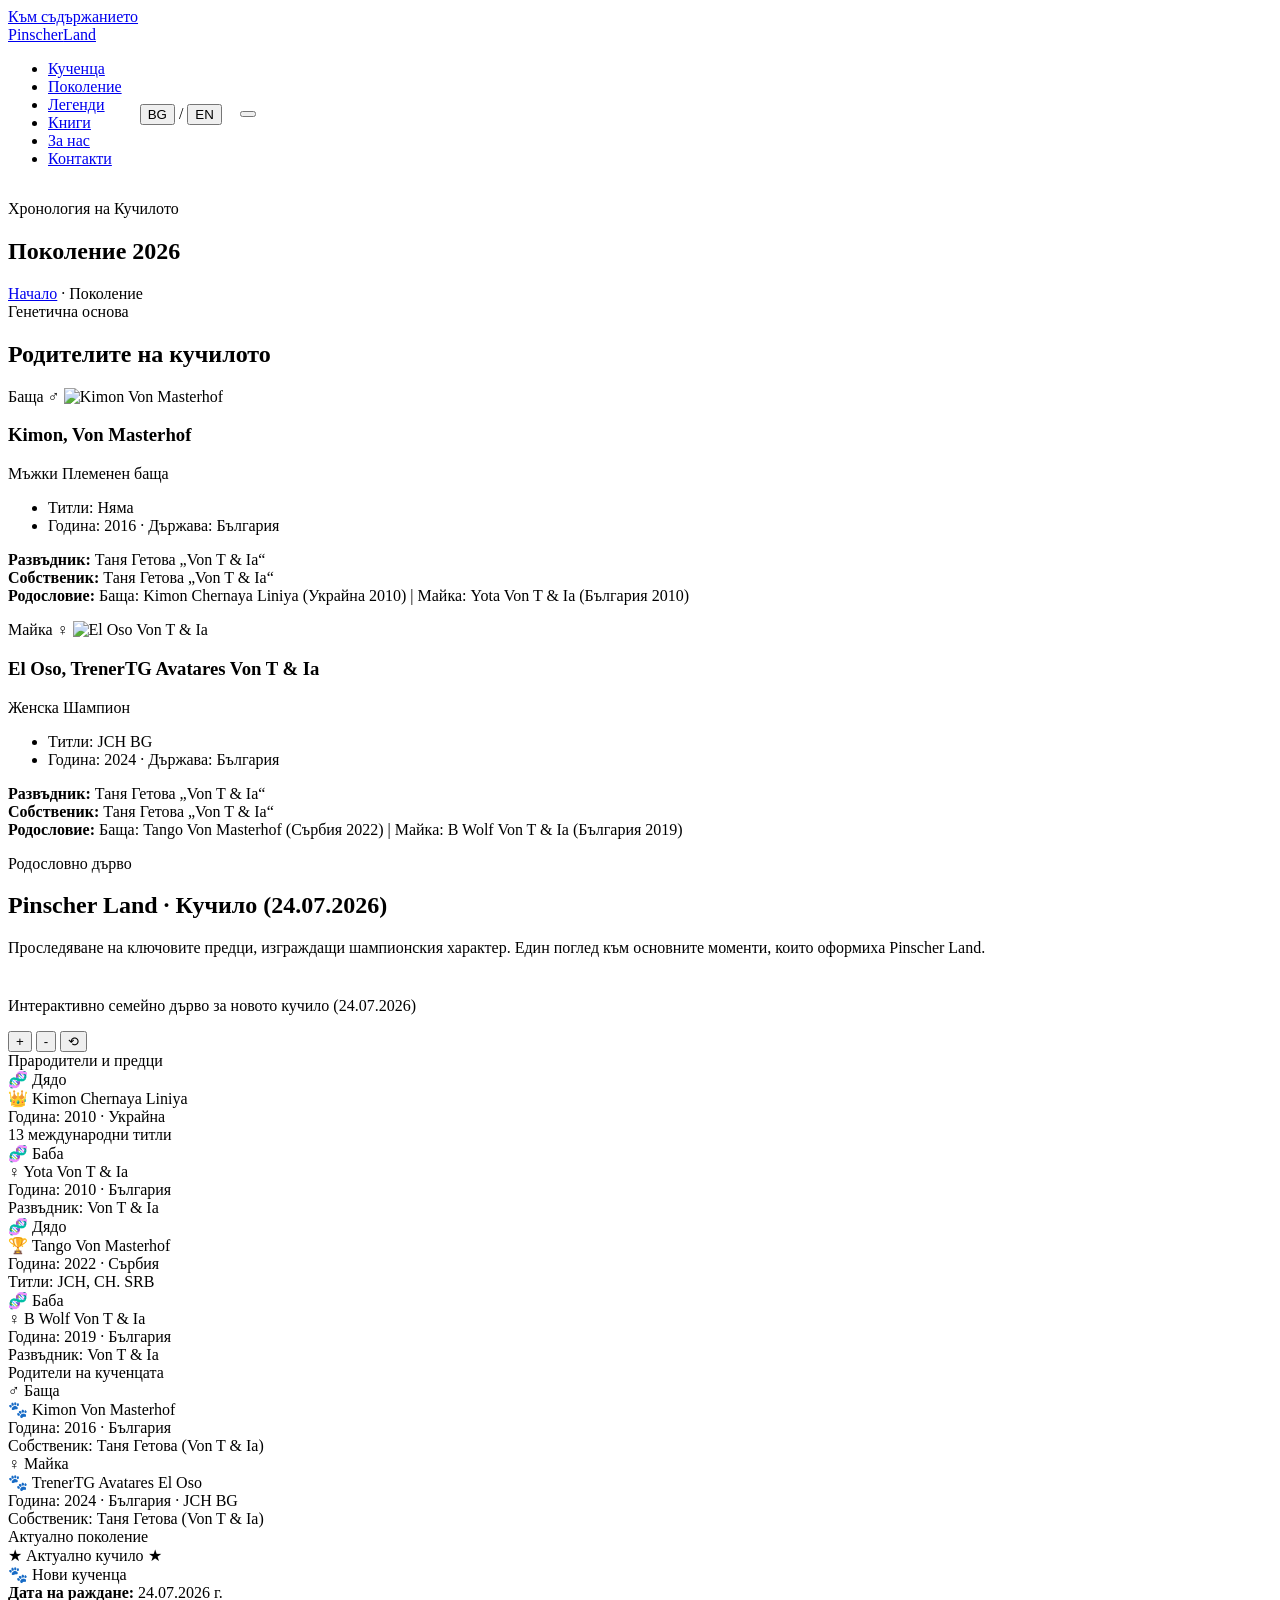
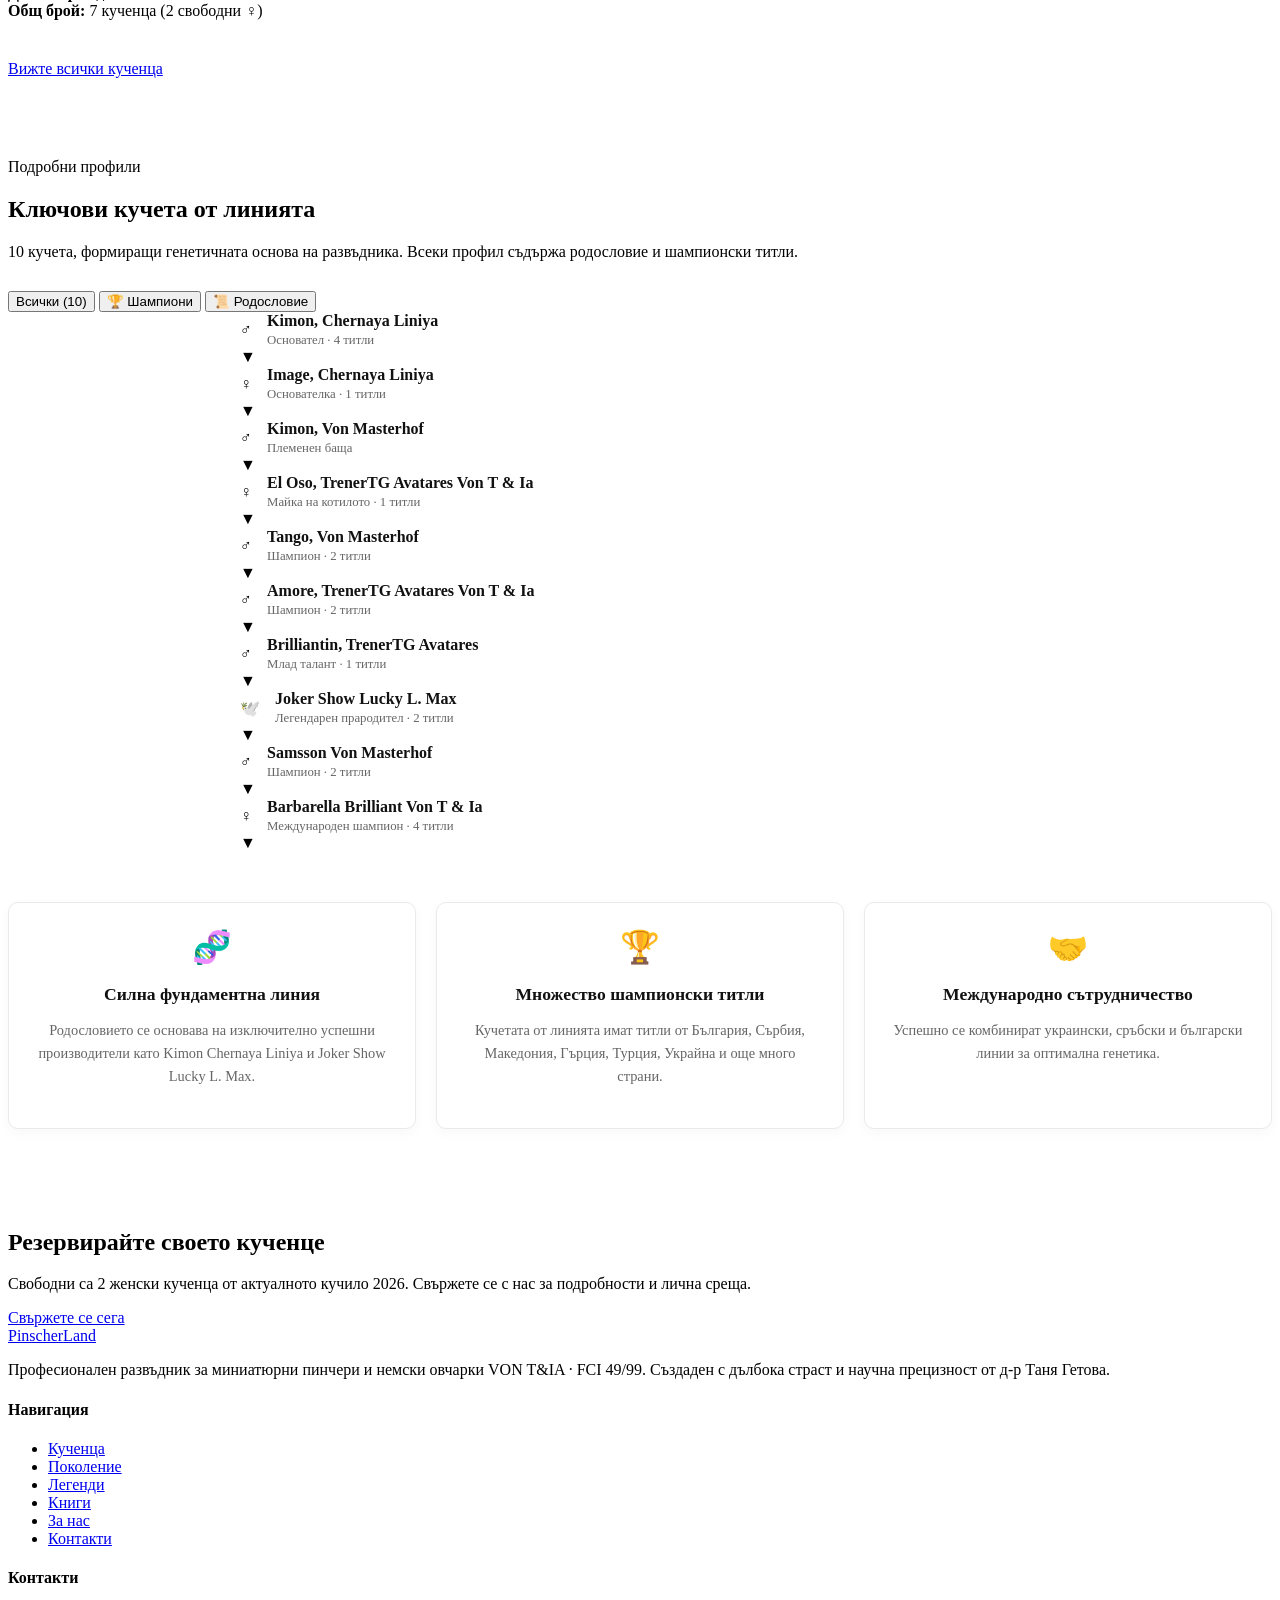
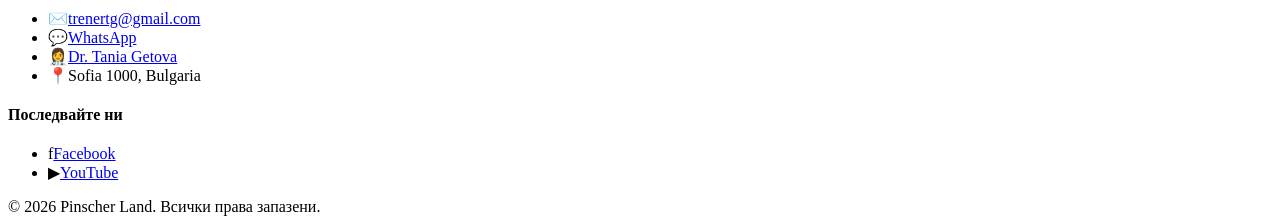
==== generations.html @ ccf4b7da "feat: refactor language switcher and header actions styling Co-authored-by: bobsby23-cmd <247359328+" ====
<!DOCTYPE html>
<html lang="bg">
<head>
    <meta charset="UTF-8">
    <meta name="viewport" content="width=device-width, initial-scale=1.0">
    <meta name="description" content="Поколения и родословен анализ на новото кучило в развъдник Pinscher Land - родители, интерактивно дърво и ключови профили.">
    <meta property="og:title" content="Поколения и Родословие | Pinscher Land">
    <meta property="og:description" content="Поколения и родословен анализ на новото кучило в развъдник Pinscher Land - родители, интерактивно дърво и ключови профили.">
    <meta property="og:type" content="website">
    <meta property="og:url" content="https://pinscher.land">
    <meta property="og:image" content="images/hero-bg.jpg">
    <title>Поколения и Родословие | Pinscher Land</title>
    <link rel="preconnect" href="https://fonts.googleapis.com">
    <link rel="preconnect" href="https://fonts.gstatic.com" crossorigin>
    <link href="https://fonts.googleapis.com/css2?family=Cinzel:wght@400;600;700&family=Montserrat:wght@300;400;500;600;700&display=swap" rel="stylesheet">
    <link rel="icon" href="favicon.svg" type="image/svg+xml">
    <link rel="stylesheet" href="css/style.css">
</head>
<body>

<a href="#main-content" class="skip-link">Към съдържанието</a>

<header class="header">
    <div class="container header-container">
        <a href="index.html" class="logo-box">
            <div class="logo-diamond-wrapper">
                <div class="logo-diamond"></div>
            </div>
            <span class="logo-text">
                Pinscher<span>Land</span>
            </span>
        </a>
        <div class="header-actions">
            <nav class="nav" id="main-nav" aria-label="Основна навигация">
                <ul class="nav-list">
                    <li><a href="puppies.html" class="nav-link" data-i18n="nav_puppies">Кученца</a></li>
                    <li><a href="generations.html" class="nav-link active" data-i18n="nav_generations">Поколениe</a></li>
                    <li><a href="legends.html" class="nav-link" data-i18n="nav_legends">Легенди</a></li>
                    <li><a href="books.html" class="nav-link" data-i18n="nav_books">Книги</a></li>
                    <li><a href="about.html" class="nav-link" data-i18n="nav_about">За нас</a></li>
                    <li><a href="contacts.html" class="nav-link" data-i18n="nav_contacts">Контакти</a></li>
                </ul>
            </nav>
            <div class="lang-switcher">
           <button data-language="bg" class="lang-btn active">BG</button>
    <span class="lang-divider" aria-hidden="true">/</span>
            <button data-language="en" class="lang-btn">EN</button>
            </div>
            <button type="button" class="mobile-menu-btn" aria-label="Отвори менюто" aria-expanded="false" aria-controls="main-nav"><span></span><span></span><span></span></button>
        </div>
    </div>
</header>

<main id="main-content">

<section class="page-header">
    <div class="container">
        <p data-i18n="gen_header_sub">Хронология на Кучилото</p>
        <h1 data-i18n="gen_header_title">Поколение 2026</h1>
        <div class="breadcrumbs"><a href="index.html" data-i18n="nav_home">Начало</a> · <span data-i18n="nav_generations">Поколения</span></div>
    </div>
</section>

<!-- Блок 2: Генетична основа (Родителите на кучилото) -->
<section class="section bg-light">
    <div class="container">
        <div class="text-center fade-up">
            <span class="section-subtitle" data-i18n="genetic_sub">Генетична основа</span>
            <h2 class="section-title" data-i18n="genetic_title">Родителите на кучилото</h2>
            <div class="title-underline center"></div>
        </div>

        <div class="grid fade-up">
            <!-- Баща -->
            <article class="card">
                <div class="card-image-wrapper">
                    <span class="card-tag" data-i18n="father_tag">Баща ♂</span>
                    <img src="images/generations/kimon-von-masterhof.jpg" alt="Kimon Von Masterhof" loading="lazy">
                </div>
                <div class="card-content">
                    <h3 class="card-title"><a href="https://mp.dogpedigree.net/en/dog/42342" target="_blank" rel="noopener noreferrer" style="text-decoration: none; color: inherit;">Kimon, Von Masterhof</a></h3>
                    <div class="dog-details">
                        <span class="badge badge-male" data-i18n="badge_male">Мъжки</span>
                        <span class="badge badge-gold" data-i18n="badge_sire">Племенен баща</span>
                    </div>
                    <ul class="dog-titles">
                        <li data-i18n="sire_titles_list">Титли: Няма</li>
                        <li data-i18n="sire_year">Година: 2016 · Държава: България</li>
                    </ul>
                    <p class="card-text">
                        <strong data-i18n="breeder_lbl">Развъдник:</strong> Таня Гетова „Von T & Ia“<br>
                        <strong data-i18n="owner_lbl">Собственик:</strong> Таня Гетова „Von T & Ia“<br>
                        <strong data-i18n="pedigree_lbl">Родословие:</strong> Баща: Kimon Chernaya Liniya (Украйна 2010) | Майка: Yota Von T & Ia (България 2010)
                    </p>
                </div>
            </article>

            <!-- Майка -->
            <article class="card">
                <div class="card-image-wrapper">
                    <span class="card-tag" data-i18n="mother_tag">Майка ♀</span>
                    <img src="images/generations/trenertg-avatares-el-oso-von-t&ia.jpg" alt="El Oso Von T & Ia" loading="lazy">
                </div>
                <div class="card-content">
                    <h3 class="card-title"><a href="https://mp.dogpedigree.net/ru/dog/40929" target="_blank" rel="noopener noreferrer" style="text-decoration: none; color: inherit;">El Oso, TrenerTG Avatares Von T & Ia</a></h3>
                    <div class="dog-details">
                        <span class="badge badge-female" data-i18n="badge_female">Женска</span>
                        <span class="badge badge-gold" data-i18n="badge_champion">Шампион</span>
                    </div>
                    <ul class="dog-titles">
                        <li>Титли: JCH BG</li>
                        <li data-i18n="dam_year">Година: 2024 · Държава: България</li>
                    </ul>
                    <p class="card-text">
                        <strong data-i18n="breeder_lbl">Развъдник:</strong> Таня Гетова „Von T & Ia“<br>
                        <strong data-i18n="owner_lbl">Собственик:</strong> Таня Гетова „Von T & Ia“<br>
                        <strong data-i18n="pedigree_lbl">Родословие:</strong> Баща: Tango Von Masterhof (Сърбия 2022) | Майка: B Wolf Von T & Ia (България 2019)
                    </p>
                </div>
            </article>
        </div>
    </div>
</section>

<!-- Блок 3: Родословно Дърво -->
<section class="section">
    <div class="container">
        <div class="text-center fade-up" style="margin-bottom: 40px;">
            <span class="section-subtitle" data-i18n="tree_subtitle">Родословно дърво</span>
            <h2 class="section-title" data-i18n="tree_title">Pinscher Land · Кучило (24.07.2026)</h2>
            <div class="title-underline center"></div>
            <p class="section-desc max-w-md mx-auto" data-i18n="tree_desc">Проследяване на ключовите предци, изграждащи шампионския характер. Един поглед към основните моменти, които оформиха Pinscher Land.</p>
        </div>

        <div class="pedigree-tree-wrapper fade-up">
            <div class="tree-header">
                <h3></h3>
                <p data-i18n="tree_header_p">Интерактивно семейно дърво за новото кучило (24.07.2026)</p>
                <div class="controls">
                    <button class="ctrl-btn" onclick="zoomIn()" title="Увеличи">+</button>
                    <button class="ctrl-btn" onclick="zoomOut()" title="Намали">-</button>
                    <button class="ctrl-btn" onclick="resetView()" title="Центрирай">⟲</button>
                </div>
            </div>

            <!-- Ред 1: Прародители -->
            <div class="pedigree-generation-title" data-i18n="gen1_title">Прародители и предци</div>
            <div class="pedigree-level">
                <div class="pedigree-node">
                    <span class="node-tag" data-i18n="node_gbs">🧬 Дядо</span>
                    <div class="node-title">👑 Kimon Chernaya Liniya</div>
                    <div class="node-desc" data-i18n="node_gbs_desc">Година: 2010 · Украйна<br>13 международни титли</div>
                </div>
                <div class="pedigree-node">
                    <span class="node-tag" data-i18n="node_gbm">🧬 Баба</span>
                    <div class="node-title">♀ Yota Von T & Ia</div>
                    <div class="node-desc" data-i18n="node_gbm_desc">Година: 2010 · България<br>Развъдник: Von T & Ia</div>
                </div>
                <div class="pedigree-node">
                    <span class="node-tag" data-i18n="node_gms">🧬 Дядо</span>
                    <div class="node-title">🏆 Tango Von Masterhof</div>
                    <div class="node-desc" data-i18n="node_gms_desc">Година: 2022 · Сърбия<br>Титли: JCH, CH. SRB</div>
                </div>
                <div class="pedigree-node">
                    <span class="node-tag" data-i18n="node_gmm">🧬 Баба</span>
                    <div class="node-title">♀ B Wolf Von T & Ia</div>
                    <div class="node-desc" data-i18n="node_gmm_desc">Година: 2019 · България<br>Развъдник: Von T & Ia</div>
                </div>
            </div>

            <div class="tree-connector"></div>

            <!-- Ред 2: Родители -->
            <div class="pedigree-generation-title" data-i18n="gen2_title">Родители на кученцата</div>
            <div class="pedigree-level">
                <div class="pedigree-node" style="width: 320px;">
                    <span class="node-tag" data-i18n="node_sire_tag">♂ Баща</span>
                    <div class="node-title">🐾 Kimon Von Masterhof</div>
                    <div class="node-desc" data-i18n="node_sire_desc">Година: 2016 · България<br>Собственик: Таня Гетова (Von T & Ia)</div>
                </div>
                <div class="pedigree-node" style="width: 320px;">
                    <span class="node-tag" data-i18n="node_dam_tag">♀ Майка</span>
                    <div class="node-title">🐾 TrenerTG Avatares El Oso</div>
                    <div class="node-desc" data-i18n="node_dam_desc">Година: 2024 · България · JCH BG<br>Собственик: Таня Гетова (Von T & Ia)</div>
                </div>
            </div>

            <div class="tree-connector"></div>

            <!-- Ред 3: Ново кучило -->
            <div class="pedigree-generation-title" data-i18n="gen3_title">Актуално поколение</div>
            <div class="pedigree-level">
                <div class="pedigree-node litter-node">
                    <span class="node-tag" style="color: var(--primary-color);" data-i18n="litter_tag_tree">★ Актуално кучило ★</span>
                    <div class="node-title" data-i18n="litter_node_title">🐾 Нови кученца</div>
                    <div class="node-desc">
                        <strong data-i18n="dob_lbl">Дата на раждане:</strong> 24.07.2026 г.<br>
                        <strong data-i18n="total_lbl">Общ брой:</strong> 7 кученца (2 свободни ♀)<br>
                    </div>
                </div>
            </div>
        </div>

        <div class="text-center" style="margin-top: 40px;">
            <a href="puppies.html" class="btn btn-primary" data-i18n="btn_view_all_puppies">Вижте всички кученца</a>
        </div>
    </div>
</section>

<!-- Блок 4: Подробни профили (Dog Profiles с динамични табове и акордеони) -->
<section class="section bg-light" style="padding: 80px 0;">
    <div class="container">
        <div class="text-center fade-up">
            <span class="section-subtitle" data-i18n="profiles_subtitle">Подробни профили</span>
            <h2 class="section-title" data-i18n="profiles_title">Ключови кучета от линията</h2>
            <div class="title-underline center"></div>
            <p class="section-desc max-w-md mx-auto" style="margin-bottom: 30px;" data-i18n="profiles_desc">10 кучета, формиращи генетичната основа на развъдника. Всеки профил съдържа родословие и шампионски титли.</p>
        </div>

        <!-- Табове за филтриране -->
        <div class="filter-tabs">
            <button class="filter-btn active" onclick="filterDogs('all', this)" data-i18n="tab_all">Всички (10)</button>
            <button class="filter-btn" onclick="filterDogs('champions', this)" data-i18n="tab_champions">🏆 Шампиони</button>
            <button class="filter-btn" onclick="filterDogs('pedigree', this)" data-i18n="tab_pedigree">📜 Родословие</button>
        </div>

        <!-- Контейнер за динамичен рендеринг на кучетата -->
        <div id="dogs-container" style="max-width: 800px; margin: 0 auto; margin-bottom: 50px;"></div>

        <!-- Акценти (Grid 3 колони) -->
        <div class="grid fade-up" style="display: grid; grid-template-columns: repeat(auto-fit, minmax(260px, 1fr)); gap: 20px;">
            <div class="champion-card" style="background: #fff; border: 1px solid #eaeaea; border-radius: 10px; padding: 25px; text-align: center; box-shadow: 0 4px 12px rgba(0,0,0,0.03);">
                <div style="font-size: 2rem; margin-bottom: 12px;">🧬</div>
                <h3 style="font-size: 1.1rem; margin-bottom: 8px; color: #111;" data-i18n="feat1_title">Силна фундаментна линия</h3>
                <p style="color: #666; font-size: 0.9rem; line-height: 1.6;" data-i18n="feat1_desc">Родословието се основава на изключително успешни производители като Kimon Chernaya Liniya и Joker Show Lucky L. Max.</p>
            </div>
            <div class="champion-card" style="background: #fff; border: 1px solid #eaeaea; border-radius: 10px; padding: 25px; text-align: center; box-shadow: 0 4px 12px rgba(0,0,0,0.03);">
                <div style="font-size: 2rem; margin-bottom: 12px;">🏆</div>
                <h3 style="font-size: 1.1rem; margin-bottom: 8px; color: #111;" data-i18n="feat2_title">Множество шампионски титли</h3>
                <p style="color: #666; font-size: 0.9rem; line-height: 1.6;" data-i18n="feat2_desc">Кучетата от линията имат титли от България, Сърбия, Македония, Гърция, Турция, Украйна и още много страни.</p>
            </div>
            <div class="champion-card" style="background: #fff; border: 1px solid #eaeaea; border-radius: 10px; padding: 25px; text-align: center; box-shadow: 0 4px 12px rgba(0,0,0,0.03);">
                <div style="font-size: 2rem; margin-bottom: 12px;">🤝</div>
                <h3 style="font-size: 1.1rem; margin-bottom: 8px; color: #111;" data-i18n="feat3_title">Международно сътрудничество</h3>
                <p style="color: #666; font-size: 0.9rem; line-height: 1.6;" data-i18n="feat3_desc">Успешно се комбинират украински, сръбски и български линии за оптимална генетика.</p>
            </div>
        </div>
    </div>
</section>

<!-- Блок 5: Свържете се с нас (CTA) -->
<section class="cta">
    <div class="container fade-up">
        <h2 data-i18n="cta_pup_title">Резервирайте своето кученце</h2>
        <p data-i18n="cta_pup_desc">Свободни са 2 женски кученца от актуалното кучило 2026. Свържете се с нас за подробности и лична среща.</p>
        <a href="contacts.html" class="btn btn-primary" data-i18n="btn_contact_now">Свържете се сега</a>
    </div>
</section>

</main>

<footer class="footer">
    <div class="container">
        <div class="footer-grid">
            <div class="footer-info">
                <a href="index.html" class="footer-logo">Pinscher<span>Land</span></a>
                <p data-i18n="footer_desc">Професионален развъдник за миниатюрни пинчери и немски овчарки VON T&amp;IA · FCI 49/99. Създаден с дълбока страст и научна прецизност от д-р Таня Гетова.</p>
            </div>
            <div>
                <h4>Навигация</h4>
                <ul class="footer-links">
                    <li><a href="puppies.html" data-i18n="nav_puppies">Кученца</a></li>
                    <li><a href="generations.html" data-i18n="nav_generations">Поколениe</a></li>
                    <li><a href="legends.html" data-i18n="nav_legends">Легенди</a></li>
                    <li><a href="books.html" data-i18n="nav_books">Книги</a></li>
                    <li><a href="about.html" data-i18n="nav_about">За нас</a></li>
                    <li><a href="contacts.html" data-i18n="nav_contacts">Контакти</a></li>
                </ul>
            </div>
            <div>
                <h4>Контакти</h4>
                <ul class="contact-list">
                    <li><span class="ico">✉️</span><a href="mailto:trenertg@gmail.com">trenertg@gmail.com</a></li>
                    <li><span class="ico">💬</span><a href="https://wa.me/359898734043" target="_blank" rel="noopener noreferrer">WhatsApp</a></li>
                    <li><span class="ico">👩‍⚕️</span><a href="https://www.facebook.com/tania.getova" target="_blank" rel="noopener noreferrer">Dr. Tania Getova</a></li>
                    <li><span class="ico">📍</span><span>Sofia 1000, Bulgaria</span></li>
                </ul>
            </div>
            <div>
                <h4>Последвайте ни</h4>
                <ul class="contact-list">
                    <li><span class="ico">f</span><a href="https://www.facebook.com/trenertg" target="_blank" rel="noopener noreferrer">Facebook</a></li>
                    <li><span class="ico">▶</span><a href="https://www.youtube.com/@trenertg" target="_blank" rel="noopener noreferrer">YouTube</a></li>
                </ul>
            </div>
        </div>
        <div class="footer-bottom" data-i18n="footer_rights">© 2026 Pinscher Land. Всички права запазени.</div>
    </div>
</footer>

<script src="js/main.js"></script>
<script>
    const translations = {
        bg: {
            nav_puppies: "Кученца",
            nav_generations: "Поколениe",
            nav_legends: "Легенди",
            nav_books: "Книги",
            nav_about: "За нас",
            nav_contacts: "Контакти",
            nav_home: "Начало",
            gen_header_sub: "Хронология на Кучилото",
            gen_header_title: "Поколение 2026",
            genetic_sub: "Генетична основа",
            genetic_title: "Родителите на кучилото",
            father_tag: "Баща ♂",
            mother_tag: "Майка ♀",
            badge_male: "Мъжки",
            badge_female: "Женска",
            badge_sire: "Племенен баща",
            badge_champion: "Шампион",
            sire_titles_list: "Титли: Няма",
            sire_year: "Година: 2016 · Държава: България",
            dam_year: "Година: 2024 · Държава: България",
            breeder_lbl: "Развъдник:",
            owner_lbl: "Собственик:",
            pedigree_lbl: "Родословие:",
            tree_subtitle: "Родословно дърво",
            tree_title: "Pinscher Land · Кучило (24.07.2026)",
            tree_desc: "Проследяване на ключовите предци, изграждащи шампионския характер. Един поглед към основните моменти, които оформиха Pinscher Land.",
            tree_header_p: "Интерактивно семейно дърво за новото кучило (24.07.2026)",
            gen1_title: "Прародители и предци",
            node_gbs: "🧬 Дядо",
            node_gbs_desc: "Година: 2010 · Украйна<br>13 международни титли",
            node_gbm: "🧬 Баба",
            node_gbm_desc: "Година: 2010 · България<br>Развъдник: Von T & Ia",
            node_gms: "🧬 Дядо",
            node_gms_desc: "Година: 2022 · Сърбия<br>Титли: JCH, CH. SRB",
            node_gmm: "🧬 Баба",
            node_gmm_desc: "Година: 2019 · България<br>Развъдник: Von T & Ia",
            gen2_title: "Родители на кученцата",
            node_sire_tag: "♂ Баща",
            node_sire_desc: "Година: 2016 · България<br>Собственик: Таня Гетова (Von T & Ia)",
            node_dam_tag: "♀ Майка",
            node_dam_desc: "Година: 2024 · България · JCH BG<br>Собственик: Таня Гетова (Von T & Ia)",
            gen3_title: "Актуално поколение",
            litter_tag_tree: "★ Актуално кучило ★",
            litter_node_title: "🐾 Нови кученца",
            dob_lbl: "Дата на раждане:",
            total_lbl: "Общ брой:",
            btn_view_all_puppies: "Вижте всички кученца",
            profiles_subtitle: "Подробни профили",
            profiles_title: "Ключови кучета от линията",
            profiles_desc: "10 кучета, формиращи генетичната основа на развъдника. Всеки профил съдържа родословие и шампионски титли.",
            tab_all: "Всички (10)",
            tab_champions: "🏆 Шампиони",
            tab_pedigree: "📜 Родословие",
            feat1_title: "Силна фундаментна линия",
            feat1_desc: "Родословието се основава на изключително успешни производители като Kimon Chernaya Liniya и Joker Show Lucky L. Max.",
            feat2_title: "Множество шампионски титли",
            feat2_desc: "Кучетата от линията имат титли от България, Сърбия, Македония, Гърция, Турция, Украйна и още много страни.",
            feat3_title: "Международно сътрудничество",
            feat3_desc: "Успешно се комбинират украински, сръбски и български линии за оптимална генетика.",
            cta_pup_title: "Резервирайте своето кученце",
            cta_pup_desc: "Свободни са 2 женски кученца от актуалното кучило 2026. Свържете се с нас за подробности и лична среща.",
            btn_contact_now: "Свържете се сега",
            footer_desc: "Професионален развъдник за миниатюрни пинчери и немски овчарки VON T&amp;IA · FCI 49/99. Създаден с дълбока страст и научна прецизност от д-р Таня Гетова.",
            footer_rights: "© 2026 Pinscher Land. Всички права запазени."
        },
        en: {
            nav_puppies: "Puppies",
            nav_generations: "Generations",
            nav_legends: "Legends",
            nav_books: "Books",
            nav_about: "About Us",
            nav_contacts: "Contacts",
            nav_home: "Home",
            gen_header_sub: "Litter Chronology",
            gen_header_title: "Generation 2026",
            genetic_sub: "Genetic Foundation",
            genetic_title: "Parents of the Litter",
            father_tag: "Sire ♂",
            mother_tag: "Dam ♀",
            badge_male: "Male",
            badge_female: "Female",
            badge_sire: "Foundation Sire",
            badge_champion: "Champion",
            sire_titles_list: "Titles: None",
            sire_year: "Year: 2016 · Country: Bulgaria",
            dam_year: "Year: 2024 · Country: Bulgaria",
            breeder_lbl: "Breeder:",
            owner_lbl: "Owner:",
            pedigree_lbl: "Pedigree:",
            tree_subtitle: "Pedigree Tree",
            tree_title: "Pinscher Land · Litter (July 24, 2026)",
            tree_desc: "Tracking key ancestors building the champion character. A look at the milestones that shaped Pinscher Land.",
            tree_header_p: "Interactive family tree for the new litter (July 24, 2026)",
            gen1_title: "Ancestors & Progenitors",
            node_gbs: "🧬 Grandsire",
            node_gbs_desc: "Year: 2010 · Ukraine<br>13 international titles",
            node_gbm: "🧬 Grandam",
            node_gbm_desc: "Year: 2010 · Bulgaria<br>Kennel: Von T & Ia",
            node_gms: "🧬 Grandsire",
            node_gms_desc: "Year: 2022 · Serbia<br>Titles: JCH, CH. SRB",
            node_gmm: "🧬 Grandam",
            node_gmm_desc: "Year: 2019 · Bulgaria<br>Kennel: Von T & Ia",
            gen2_title: "Puppy Parents",
            node_sire_tag: "♂ Sire",
            node_sire_desc: "Year: 2016 · Bulgaria<br>Owner: Tanya Getova (Von T & Ia)",
            node_dam_tag: "♀ Dam",
            node_dam_desc: "Year: 2024 · Bulgaria · JCH BG<br>Owner: Tanya Getova (Von T & Ia)",
            gen3_title: "Current Generation",
            litter_tag_tree: "★ Current Litter ★",
            litter_node_title: "🐾 New Puppies",
            dob_lbl: "Date of Birth:",
            total_lbl: "Total Count:",
            btn_view_all_puppies: "View All Puppies",
            profiles_subtitle: "Detailed Profiles",
            profiles_title: "Key Dogs of the Lineage",
            profiles_desc: "10 dogs forming the genetic foundation of the kennel. Each profile contains pedigree and champion titles.",
            tab_all: "All (10)",
            tab_champions: "🏆 Champions",
            tab_pedigree: "📜 Pedigree",
            feat1_title: "Strong Foundation Line",
            feat1_desc: "The pedigree is based on highly successful producers such as Kimon Chernaya Liniya and Joker Show Lucky L. Max.",
            feat2_title: "Multiple Champion Titles",
            feat2_desc: "The lineage dogs hold titles from Bulgaria, Serbia, North Macedonia, Greece, Turkey, Ukraine, and many other countries.",
            feat3_title: "International Cooperation",
            feat3_desc: "Successfully combining Ukrainian, Serbian, and Bulgarian lines for optimal genetics.",
            cta_pup_title: "Reserve Your Puppy",
            cta_pup_desc: "2 female puppies from the current 2026 litter are available. Contact us for details and a personal meeting.",
            btn_contact_now: "Contact Us Now",
            footer_desc: "Professional kennel for Miniature Pinschers and German Shepherds VON T&amp;IA · FCI 49/99. Created with deep passion and scientific precision by Dr. Tanya Getova.",
            footer_rights: "© 2026 Pinscher Land. All rights reserved."
        }
    };

    // Акордеон логика за развъдниците и списъка с кучета
    function toggleDogCard(header) {
        const content = header.nextElementSibling;
        const arrow = header.querySelector('.accordion-arrow');
        content.classList.toggle('open');
        arrow.classList.toggle('open');
    }

    // Масив с 10 кучета за Блок 4
    const dogsData = [
        { name: "Kimon, Chernaya Liniya", role: "Основател", gender: "male", isChampion: true, titles: ["CH AZE", "CH BUL", "CH SRB", "CH MKD"], pedigree: { sire: "Joker Show Evro Style", dam: "Dusha Moya Tiara" }, details: { dob: "2010", color: "Черно-подпалено", country: "Украйна" }, breeder: "Людмила Городиская", owner: "Таня Гетова" },
        { name: "Image, Chernaya Liniya", role: "Основателка", gender: "female", isChampion: true, titles: ["Inter CH"], pedigree: { sire: "Boston Chernaya Liniya", dam: "Jaqeline Pilawa" }, details: { dob: "2010", color: "Черно-подпалено", country: "Украйна" }, breeder: "Людмила Городиская", owner: "Таня Гетова" },
        { name: "Kimon, Von Masterhof", role: "Племенен баща", gender: "male", isChampion: false, titles: [], pedigree: { sire: "Kimon Chernaya Liniya", dam: "Yota Von T & Ia" }, details: { dob: "2016", color: "Черно-подпалено", country: "България" }, breeder: "Таня Гетова", owner: "Таня Гетова" },
        { name: "El Oso, TrenerTG Avatares Von T & Ia", role: "Майка на котилото", gender: "female", isChampion: true, titles: ["JCH BG"], pedigree: { sire: "Tango Von Masterhof", dam: "B Wolf Von T & Ia" }, details: { dob: "2024", color: "Черно-подпалено", country: "България" }, breeder: "Таня Гетова", owner: "Таня Гетова" },
        { name: "Tango, Von Masterhof", role: "Шампион", gender: "male", isChampion: true, titles: ["CH. SRB", "JCH SRB"], pedigree: { sire: "Kimon Chernaya Liniya", dam: "Lina Von Masterhof" }, details: { dob: "2022", color: "Черно-подпалено", country: "Сърбия" }, breeder: "Rade Vesic", owner: "Боян Петков & Ани Петкова" },
        { name: "Amore, TrenerTG Avatares Von T & Ia", role: "Шампион", gender: "male", isChampion: true, titles: ["CH MK", "JCH BG"], pedigree: { sire: "Tango Von Masterhof", dam: "B Wolf Von T & Ia" }, details: { dob: "2024", color: "Черно-подпалено", country: "България" }, breeder: "Таня Гетова", owner: "Десислава Кръстева" },
        { name: "Brilliantin, TrenerTG Avatares", role: "Млад талант", gender: "male", isChampion: false, titles: ["3-то място Int. Bologna"], pedigree: { sire: "Kimon Von Masterhof", dam: "El Oso" }, details: { dob: "2026", color: "Черно-подпалено", country: "България" }, breeder: "Таня Гетова", owner: "Таня Гетова" },
        { name: "Joker Show Lucky L. Max", role: "Легендарен прародител", gender: "male", isChampion: true, titles: ["WW", "Multi-Ch"], isInMemoriam: true, pedigree: { sire: "Sorita's Jim Jump For Joy", dam: "Joker Show Ataka" }, details: { dob: "2005", color: "Черно-подпалено", country: "Русия" }, breeder: "Оксана Быстрякова", owner: "Rade Vesic" },
        { name: "Samsson Von Masterhof", role: "Шампион", gender: "male", isChampion: true, titles: ["SRB Ch", "JCH MK"], pedigree: { sire: "Master Mishko Von Masterhof", dam: "Tarra Von Masterhof" }, details: { dob: "2022", color: "Черно-подпалено", country: "Сърбия" }, breeder: "Rade Vesic", owner: "Таня Гетова" },
        { name: "Barbarella Brilliant Von T & Ia", role: "Международен шампион", gender: "female", isChampion: true, titles: ["NO CH", "PL CH", "RUS CH", "SRB CH"], pedigree: { sire: "Joker Show Lucky L. Max", dam: "Image Chernaya Liniya" }, details: { dob: "2012", color: "Черно-подпалено", country: "България" }, breeder: "Таня Гетова", owner: "Vita Ramanovich" }
    ];

    function renderDogs(filter = 'all') {
        const container = document.getElementById('dogs-container');
        if (!container) return;
        container.innerHTML = '';

        let filtered = dogsData;
        if (filter === 'champions') {
            filtered = dogsData.filter(d => d.isChampion || d.titles.length > 0);
        } else if (filter === 'pedigree') {
            filtered = dogsData.filter(d => d.pedigree && d.pedigree.sire !== 'Unknown');
        }

        const lang = localStorage.getItem('preferred_lang') || 'bg';

        filtered.forEach((dog) => {
            let icon = dog.gender === 'female' ? '♀' : '♂';
            if (dog.isInMemoriam) icon = '🕊️';

            let avatarClass = 'dog-avatar';
            if (dog.isChampion) avatarClass += ' champion';
            if (dog.isInMemoriam) avatarClass += ' memorial';

            let badgesHTML = dog.titles.map(t => `<span class="badge-tag">${t}</span>`).join(' ');
            if (badgesHTML === '') badgesHTML = `<span style="color:#888; font-size:0.85rem;">${lang === 'en' ? 'No titles listed' : 'Няма въведени титли'}</span>`;

            const card = document.createElement('div');
            card.className = 'dog-card-item';
            card.innerHTML = `
                <div class="dog-card-header accordion-header" onclick="toggleDogCard(this)">
                    <div style="display:flex; align-items:center; gap:15px;">
                        <div class="${avatarClass}">${icon}</div>
                        <div>
                            <h4 style="margin:0; font-size:1rem; color:#111;">${dog.name}</h4>
                            <span style="font-size:0.8rem; color:#666;">${dog.role || ''} ${dog.titles.length > 0 ? '· ' + dog.titles.length + ' ' + (lang === 'en' ? 'titles' : 'титли') : ''}</span>
                        </div>
                    </div>
                    <div class="accordion-arrow">▼</div>
                </div>
                <div class="accordion-content dog-card-body">
                    <div style="display: grid; grid-template-columns: 1fr 1fr; gap: 10px; margin-bottom: 15px; font-size: 0.9rem;">
                        <p><strong>${lang === 'en' ? 'Date of Birth:' : 'Дата на раждане:'}</strong> ${dog.details.dob}</p>
                        <p><strong>${lang === 'en' ? 'Gender:' : 'Пол:'}</strong> ${dog.gender === 'female' ? (lang === 'en' ? 'Female' : 'Женска') : (lang === 'en' ? 'Male' : 'Мъжки')}</p>
                        <p><strong>${lang === 'en' ? 'Color:' : 'Цвят:'}</strong> ${dog.details.color}</p>
                        <p><strong>${lang === 'en' ? 'Country:' : 'Държава:'}</strong> ${dog.details.country}</p>
                    </div>
                    <div style="margin-bottom: 12px;">
                        <strong>${lang === 'en' ? 'Titles:' : 'Титли:'}</strong><br>${badgesHTML}
                    </div>
                    <div style="margin-bottom: 12px; font-size: 0.9rem;">
                        <strong>${lang === 'en' ? 'Pedigree:' : 'Родословие:'}</strong> ${lang === 'en' ? 'Sire:' : 'Баща:'} ${dog.pedigree.sire} | ${lang === 'en' ? 'Dam:' : 'Майка:'} ${dog.pedigree.dam}
                    </div>
                    <div style="font-size: 0.85rem; color: #555; border-top: 1px solid #eee; padding-top: 8px;">
                        ${lang === 'en' ? 'Breeder:' : 'Развъдчик:'} ${dog.breeder} · ${lang === 'en' ? 'Owner:' : 'Собственик:'} ${dog.owner}
                    </div>
                </div>
            `;
            container.appendChild(card);
        });
    }

    function filterDogs(type, btn) {
        document.querySelectorAll('.filter-btn').forEach(b => b.classList.remove('active'));
        btn.classList.add('active');
        renderDogs(type);
    }

    // Функции за дървото (zoom / reset)
    let currentScale = 1;
    function zoomIn() {
        currentScale += 0.1;
        const wrapper = document.querySelector('.pedigree-tree-wrapper');
        if (wrapper) wrapper.style.transform = `scale(${currentScale})`;
    }
    function zoomOut() {
        if (currentScale > 0.6) currentScale -= 0.1;
        const wrapper = document.querySelector('.pedigree-tree-wrapper');
        if (wrapper) wrapper.style.transform = `scale(${currentScale})`;
    }
    function resetView() {
        currentScale = 1;
        const wrapper = document.querySelector('.pedigree-tree-wrapper');
        if (wrapper) wrapper.style.transform = `scale(1)`;
    }

    function setLanguage(lang) {
        localStorage.setItem('preferred_lang', lang);
        document.querySelectorAll('[data-i18n]').forEach(el => {
            const key = el.getAttribute('data-i18n');
            if (translations[lang] && translations[lang][key]) {
                el.innerHTML = translations[lang][key];
            }
        });
        document.querySelectorAll('.lang-btn').forEach(btn => {
            btn.classList.toggle('active', btn.textContent.toLowerCase() === lang);
        });
        const activeFilter = document.querySelector('.filter-btn.active');
        const filterType = activeFilter ? activeFilter.getAttribute('onclick').match(/'([^']+)'/)[1] : 'all';
        renderDogs(filterType);
    }

    document.addEventListener('DOMContentLoaded', () => {
        const savedLang = localStorage.getItem('preferred_lang') || 'bg';
        setLanguage(savedLang);
    });
</script>
</body>
</html>
---- css/style.css ----
/* Shared shell and responsive hardening */
.header-actions { display: flex; align-items: center; gap: 18px; }
.lang-divider { color: var(--accent-gold); }
.nav-overlay { display: none; }
body.menu-open { overflow: hidden; }
img, video { max-width: 100%; }
video { background: var(--bg-card); }
button:focus-visible, a:focus-visible, [tabindex]:focus-visible { outline: 2px solid var(--accent-gold); outline-offset: 3px; }
[hidden] { display: none !important; }
.accordion-header { cursor: pointer; }
.accordion-content { max-height: 0; overflow: hidden; transition: max-height .3s ease, padding .3s ease; }
.accordion-content.open { max-height: 1600px; }
.pedigree-tree-wrapper, .pedigree-tree, .pedigree-content { transform-origin: top center; transition: transform .25s ease; }
.card-title, .dog-card-item h4, .pedigree-node { overflow-wrap: anywhere; }
.contact-method-icon { flex: 0 0 auto; }
.is-sent { background: #4caf50 !important; border-color: #4caf50 !important; }

@media (max-width: 900px) {
  .header { padding: 0; }
  .header-container { min-height: 74px; height: auto; padding-top: 12px; padding-bottom: 12px; }
  .header-actions { gap: 10px; }
  .nav { top: 74px; }
  .nav-overlay { display: block; position: fixed; inset: 74px 0 0; background: rgba(0,0,0,.62); opacity: 0; pointer-events: none; transition: opacity .25s ease; z-index: 998; }
  .nav-overlay.visible { opacity: 1; pointer-events: auto; }
  .nav { z-index: 999; }
}

@media (max-width: 640px) {
  .container { width: 100%; padding-left: 18px; padding-right: 18px; }
  .section { padding: 64px 0; }
  .logo-text { font-size: 1.15rem; }
  .logo-diamond-wrapper { width: 30px; height: 30px; }
  .logo-diamond { width: 12px; height: 12px; }
  .lang-switcher { margin-left: 0; }
  .lang-btn { font-size: .75rem; padding: 5px 4px; }
  .hero-title, .page-header h1 { font-size: clamp(2rem, 10vw, 3rem); }
  .hero { min-height: 700px; padding-top: 110px; }
  .hero-buttons { flex-direction: column; align-items: stretch; }
  .hero-buttons .btn { width: 100%; }
  .about-container, .contact-grid { grid-template-columns: 1fr; gap: 36px; }
  .grid { grid-template-columns: 1fr; gap: 20px; }
  .stats { gap: 18px; flex-wrap: wrap; }
  .stat-number { font-size: 2.2rem; }
  .pedigree-viewport { overflow-x: auto; padding: 12px 0; }
  .pedigree-tree-wrapper { min-width: 620px; transform-origin: top left; }
  .dog-card-header { padding: 14px; }
  .dog-card-body { padding: 14px !important; }
  .dog-card-body > div { grid-template-columns: 1fr !important; }
  .footer-grid { grid-template-columns: 1fr; gap: 28px; }
}

@media (prefers-reduced-motion: reduce) {
  *, *::before, *::after { scroll-behavior: auto !important; animation-duration: .01ms !important; transition-duration: .01ms !important; }
}
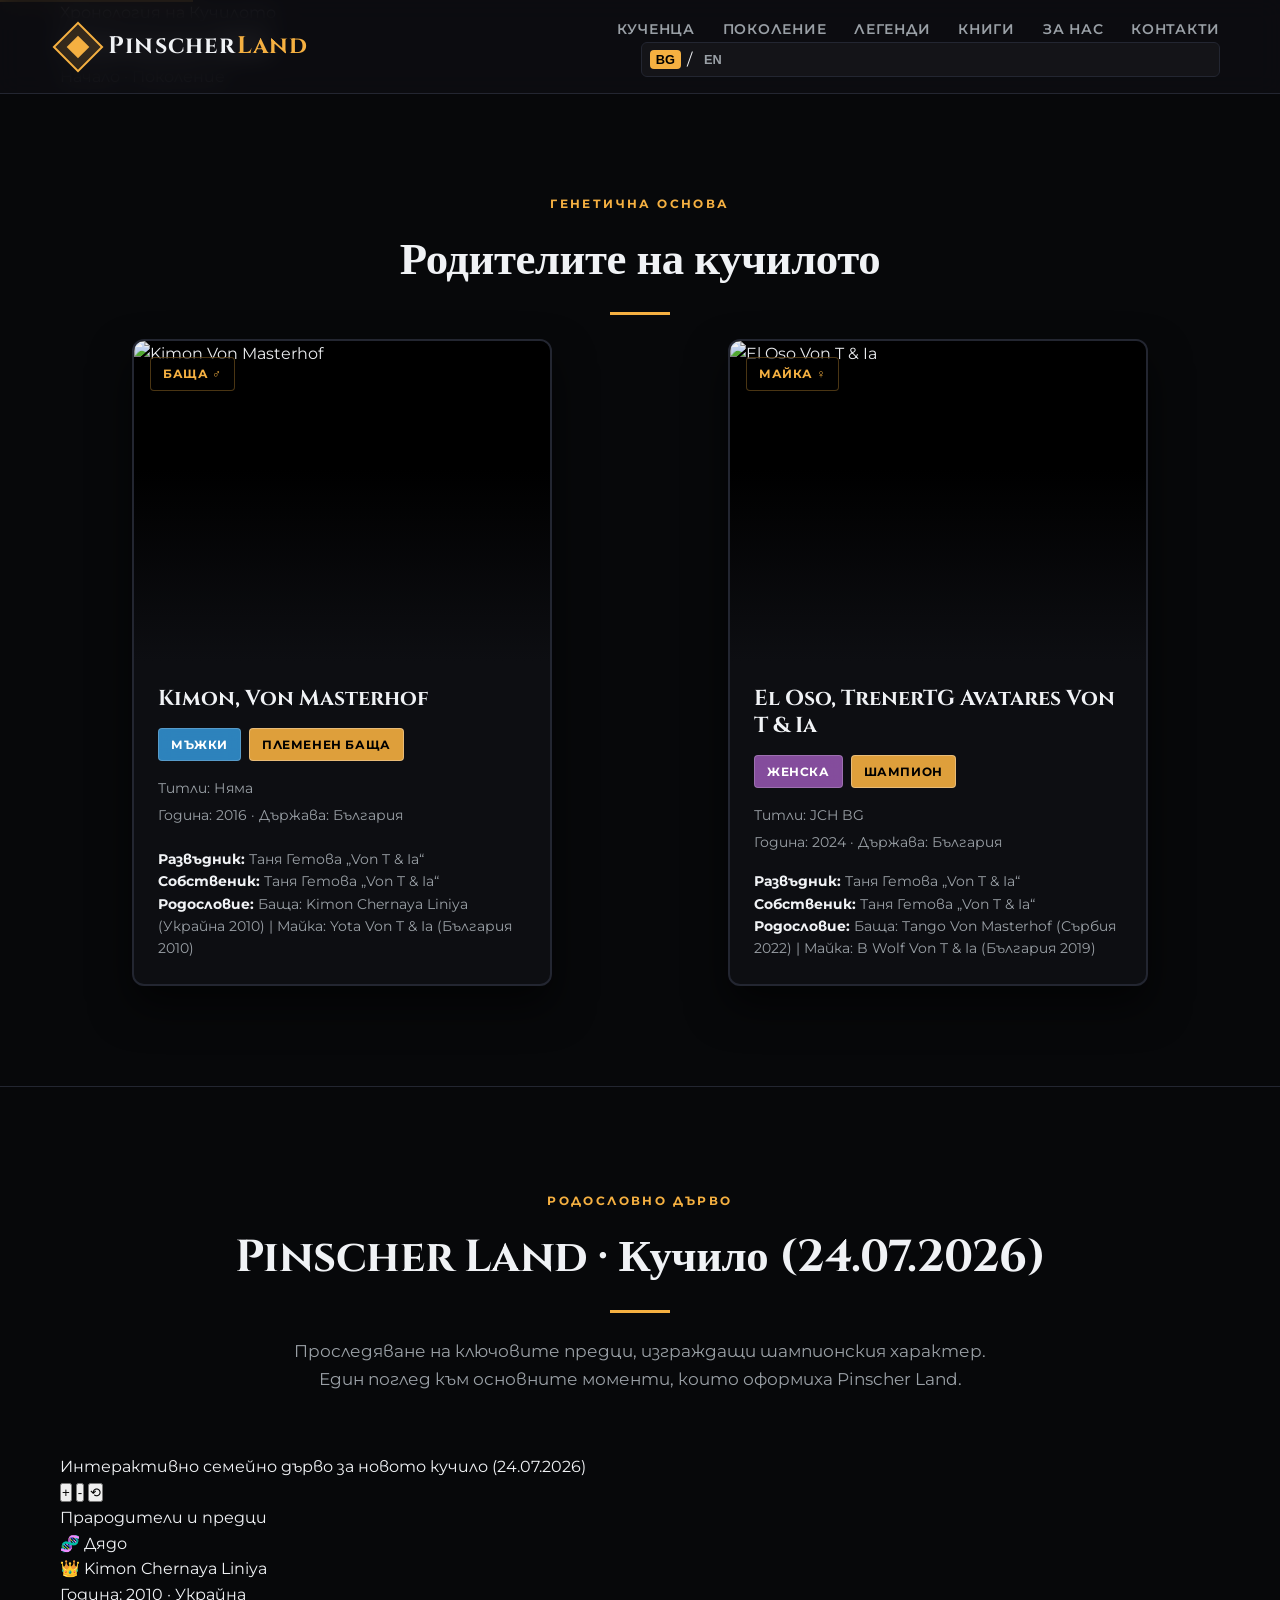
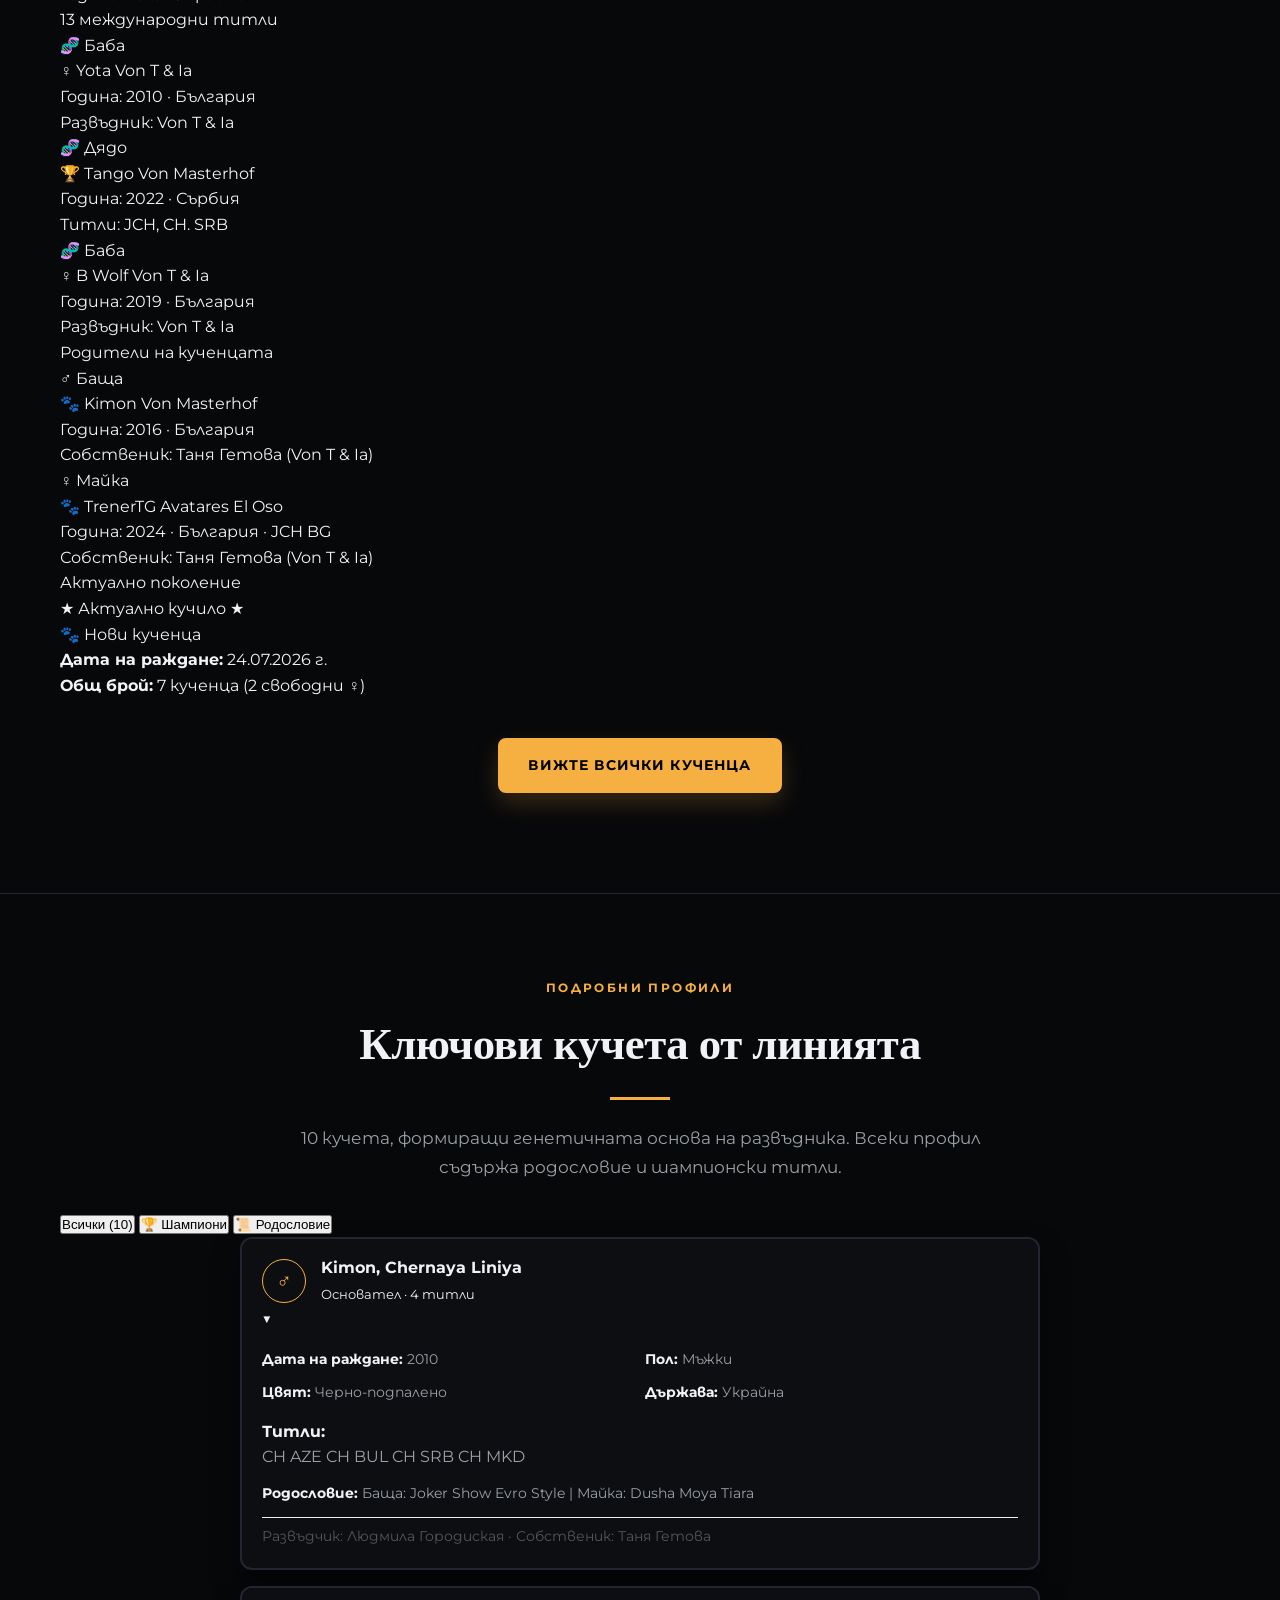
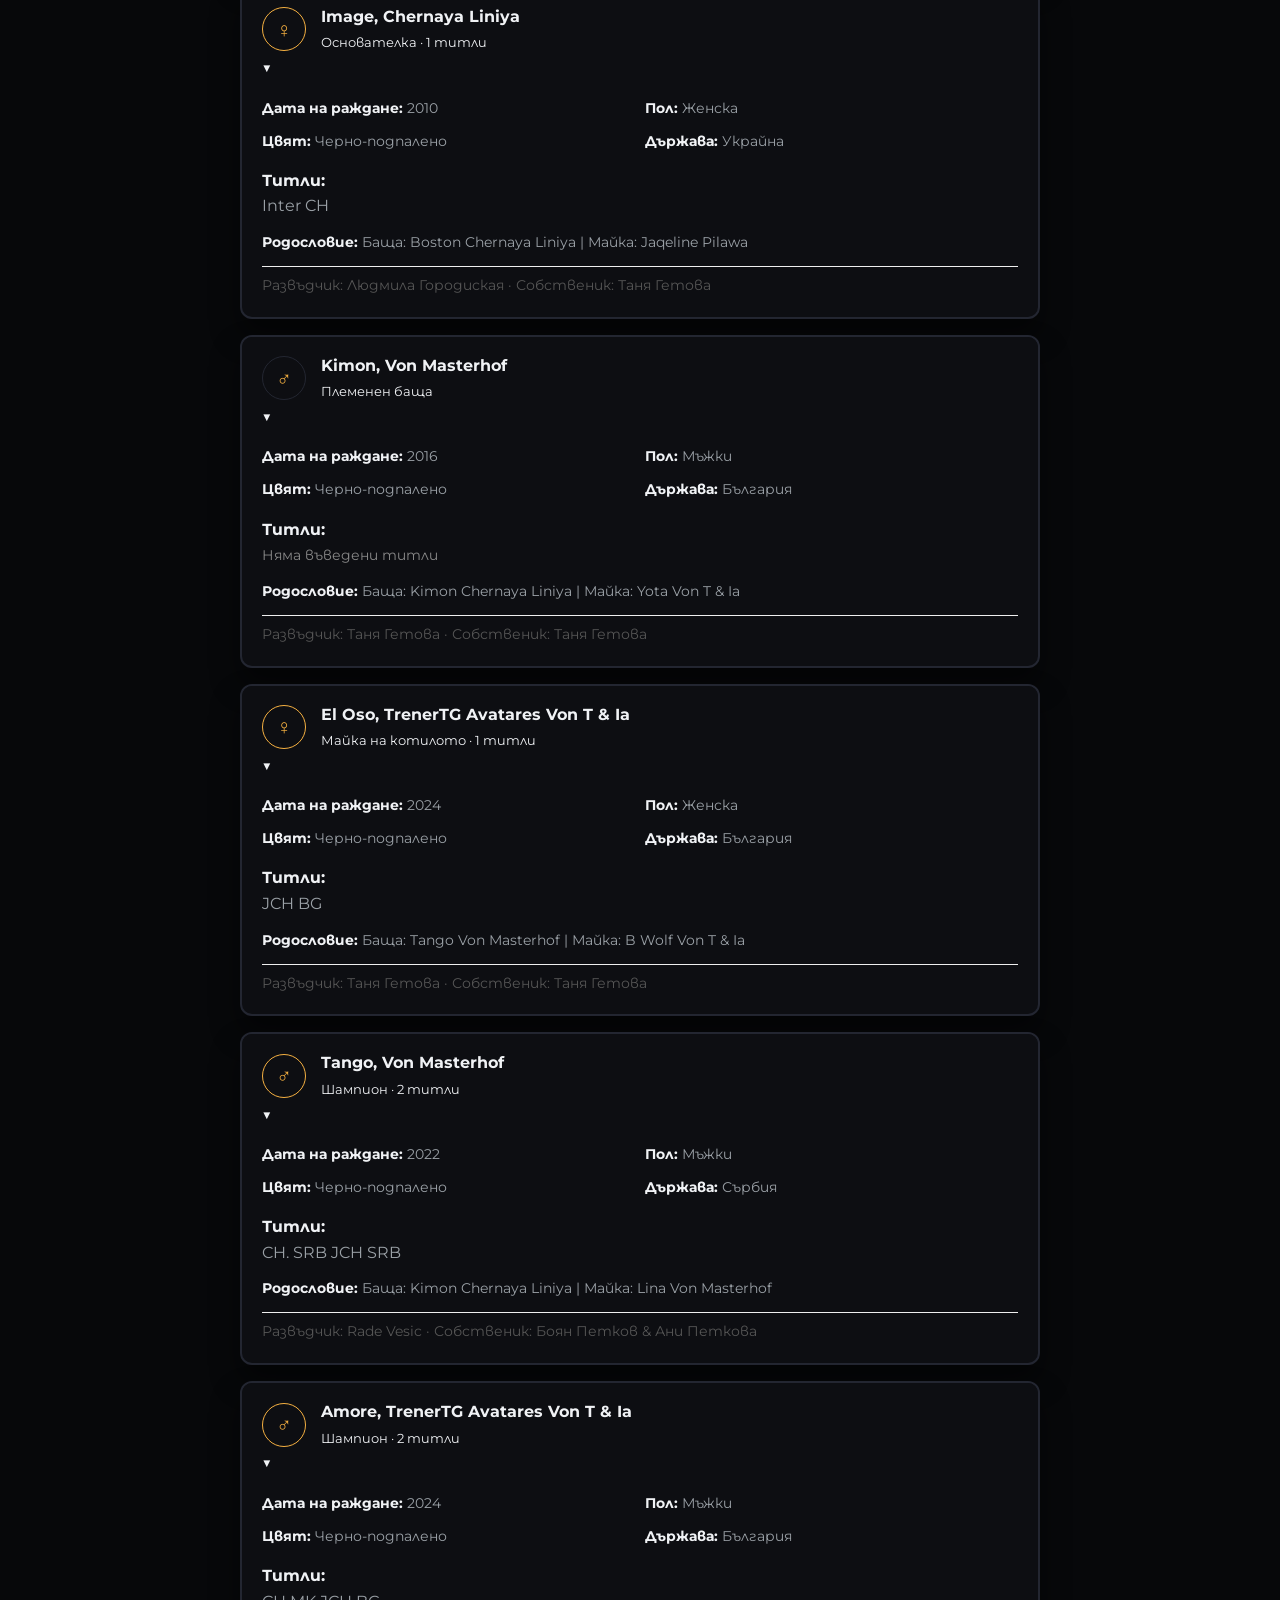
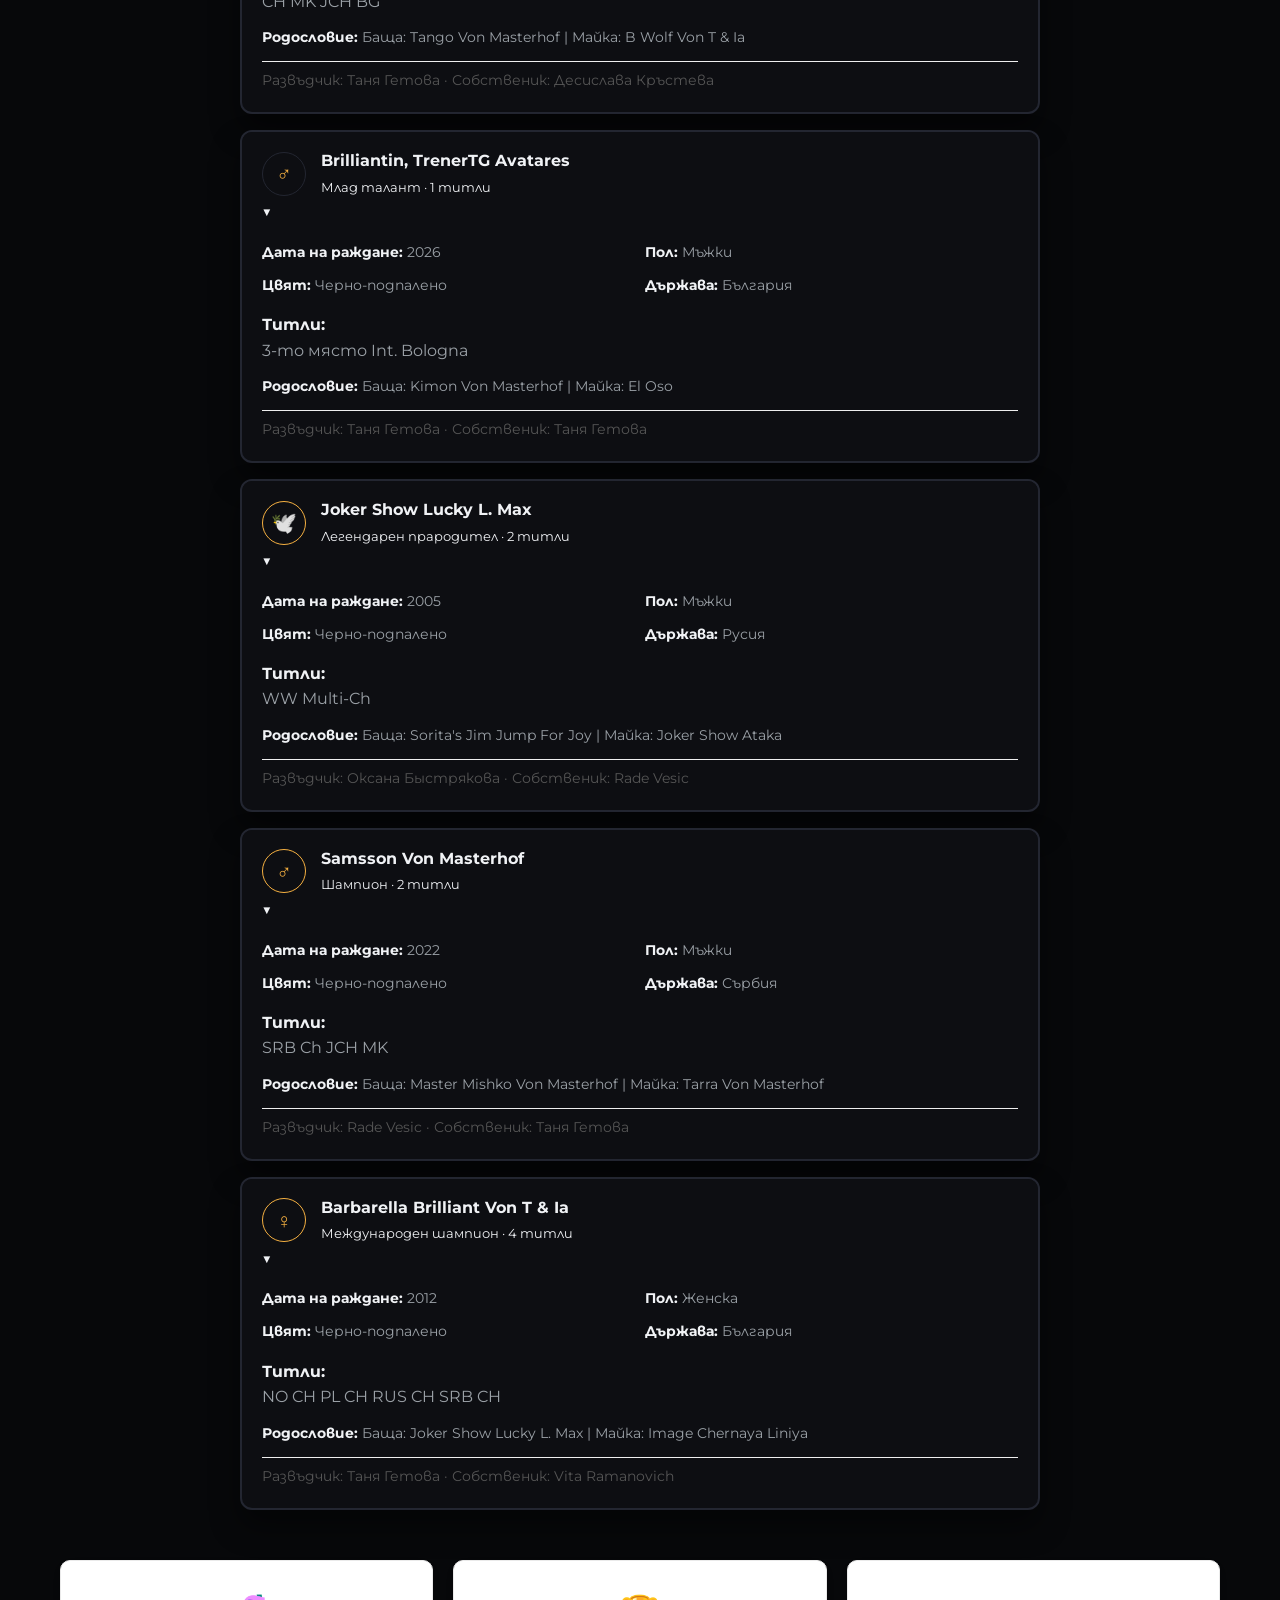
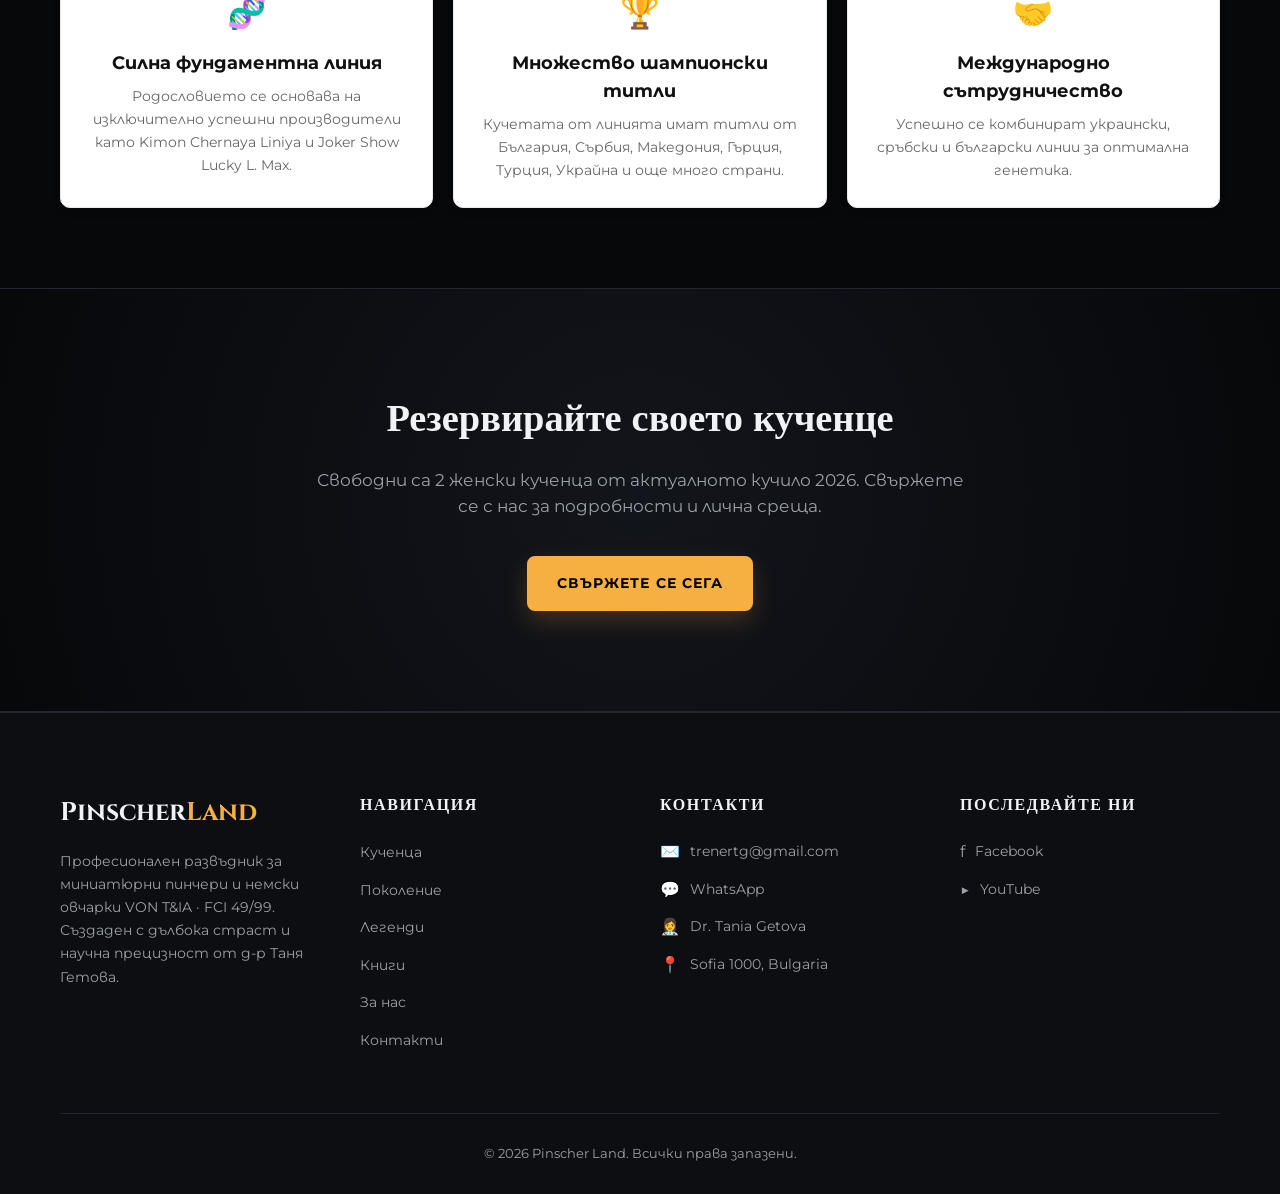
==== commit 61f3bc1f: "feat: add new dog card styles and update HTML structure Added detailed CSS styles for dog cards and " ====
--- a/generations.html
+++ b/generations.html
@@ -146,9 +146,9 @@
             <!-- Ред 1: Прародители -->
             <div class="pedigree-generation-title" data-i18n="gen1_title">Прародители и предци</div>
             <div class="pedigree-level">
-                <div class="pedigree-node">
-                    <span class="node-tag" data-i18n="node_gbs">🧬 Дядо</span>
-                    <div class="node-title">👑 Kimon Chernaya Liniya</div>
+<div class="pedigree-node" id="chernaya-liniya">
+  <span class="node-tag" data-i18n="node_gbs">🧬 Дядо</span>
+  <div class="node-title">👑 Kimon Chernaya Liniya</div>
                     <div class="node-desc" data-i18n="node_gbs_desc">Година: 2010 · Украйна<br>13 международни титли</div>
                 </div>
                 <div class="pedigree-node">
--- a/css/style.css
+++ b/css/style.css
@@ -1,56 +1,1098 @@
-
-
-/* Shared shell and responsive hardening */
-.header-actions { display: flex; align-items: center; gap: 18px; }
-.lang-divider { color: var(--accent-gold); }
-.nav-overlay { display: none; }
-body.menu-open { overflow: hidden; }
-img, video { max-width: 100%; }
-video { background: var(--bg-card); }
-button:focus-visible, a:focus-visible, [tabindex]:focus-visible { outline: 2px solid var(--accent-gold); outline-offset: 3px; }
-[hidden] { display: none !important; }
-.accordion-header { cursor: pointer; }
-.accordion-content { max-height: 0; overflow: hidden; transition: max-height .3s ease, padding .3s ease; }
-.accordion-content.open { max-height: 1600px; }
-.pedigree-tree-wrapper, .pedigree-tree, .pedigree-content { transform-origin: top center; transition: transform .25s ease; }
-.card-title, .dog-card-item h4, .pedigree-node { overflow-wrap: anywhere; }
-.contact-method-icon { flex: 0 0 auto; }
-.is-sent { background: #4caf50 !important; border-color: #4caf50 !important; }
-
-@media (max-width: 900px) {
-  .header { padding: 0; }
-  .header-container { min-height: 74px; height: auto; padding-top: 12px; padding-bottom: 12px; }
-  .header-actions { gap: 10px; }
-  .nav { top: 74px; }
-  .nav-overlay { display: block; position: fixed; inset: 74px 0 0; background: rgba(0,0,0,.62); opacity: 0; pointer-events: none; transition: opacity .25s ease; z-index: 998; }
-  .nav-overlay.visible { opacity: 1; pointer-events: auto; }
-  .nav { z-index: 999; }
-}
-
-@media (max-width: 640px) {
-  .container { width: 100%; padding-left: 18px; padding-right: 18px; }
-  .section { padding: 64px 0; }
-  .logo-text { font-size: 1.15rem; }
-  .logo-diamond-wrapper { width: 30px; height: 30px; }
-  .logo-diamond { width: 12px; height: 12px; }
-  .lang-switcher { margin-left: 0; }
-  .lang-btn { font-size: .75rem; padding: 5px 4px; }
-  .hero-title, .page-header h1 { font-size: clamp(2rem, 10vw, 3rem); }
-  .hero { min-height: 700px; padding-top: 110px; }
-  .hero-buttons { flex-direction: column; align-items: stretch; }
-  .hero-buttons .btn { width: 100%; }
-  .about-container, .contact-grid { grid-template-columns: 1fr; gap: 36px; }
-  .grid { grid-template-columns: 1fr; gap: 20px; }
-  .stats { gap: 18px; flex-wrap: wrap; }
-  .stat-number { font-size: 2.2rem; }
-  .pedigree-viewport { overflow-x: auto; padding: 12px 0; }
-  .pedigree-tree-wrapper { min-width: 620px; transform-origin: top left; }
-  .dog-card-header { padding: 14px; }
-  .dog-card-body { padding: 14px !important; }
-  .dog-card-body > div { grid-template-columns: 1fr !important; }
-  .footer-grid { grid-template-columns: 1fr; gap: 28px; }
-}
-
-@media (prefers-reduced-motion: reduce) {
-  *, *::before, *::after { scroll-behavior: auto !important; animation-duration: .01ms !important; transition-duration: .01ms !important; }
-}
+:root {
+            --bg-body: #07080a;
+            --bg-card: #0d0e12;
+            --bg-card-hover: #13151c;
+            --border-color: #232631;
+            --border-gold: rgba(245, 176, 65, 0.4);
+            --accent-gold: #f5b041;
+            --accent-gold-glow: rgba(245, 176, 65, 0.15);
+            --accent-blue: #3498db;
+            --accent-purple: #9b59b6;
+            --text-main: #f0f2f5;
+            --text-muted: #9aa0a6;
+            --transition: all 0.3s cubic-bezier(0.4, 0, 0.2, 1);
+        }
+
+        * {
+            box-sizing: border-box;
+            margin: 0;
+            padding: 0;
+        }
+
+        body {
+            font-family: 'Montserrat', sans-serif;
+            background-color: var(--bg-body);
+            color: var(--text-main);
+            line-height: 1.6;
+            overflow-x: hidden;
+        }
+
+        a {
+            color: inherit;
+            text-decoration: none;
+        }
+
+        ul {
+            list-style: none;
+        }
+
+        .container {
+            width: 100%;
+            max-width: 1200px;
+            margin: 0 auto;
+            padding: 0 20px;
+        }
+
+        .skip-link {
+            position: absolute;
+            top: -40px;
+            left: 0;
+            background: var(--accent-gold);
+            color: #000;
+            padding: 8px;
+            z-index: 100;
+            font-weight: 700;
+        }
+        .skip-link:focus {
+            top: 0;
+        }
+
+        /* ===== Header ===== */
+        .header {
+            position: fixed;
+            top: 0;
+            left: 0;
+            width: 100%;
+            background: rgba(13, 14, 18, 0.85);
+            backdrop-filter: blur(12px);
+            border-bottom: 1px solid var(--border-color);
+            z-index: 1000;
+            padding: 16px 0;
+        }
+
+        .header-container {
+            display: flex;
+            align-items: center;
+            justify-content: space-between;
+        }
+
+        .logo-box {
+            display: flex;
+            align-items: center;
+            gap: 12px;
+        }
+
+        .logo-diamond-wrapper {
+            width: 36px;
+            height: 36px;
+            border: 2px solid var(--accent-gold);
+            transform: rotate(45deg);
+            display: flex;
+            align-items: center;
+            justify-content: center;
+            background: var(--accent-gold-glow);
+        }
+
+        .logo-diamond {
+            width: 16px;
+            height: 16px;
+            background: var(--accent-gold);
+        }
+
+        .logo-text {
+            font-family: 'Cinzel', serif;
+            font-size: 1.5rem;
+            font-weight: 700;
+            letter-spacing: 0.05em;
+            color: var(--text-main);
+        }
+
+        .logo-text span {
+            color: var(--accent-gold);
+        }
+
+        .nav-list {
+            display: flex;
+            gap: 28px;
+            align-items: center;
+        }
+
+        .nav-link {
+            font-size: 0.9rem;
+            font-weight: 600;
+            text-transform: uppercase;
+            letter-spacing: 0.05em;
+            color: var(--text-muted);
+            transition: var(--transition);
+        }
+
+        .nav-link:hover {
+            color: var(--accent-gold);
+            text-shadow: 0 0 10px var(--accent-gold-glow);
+        }
+
+        .lang-switcher {
+            display: flex;
+            align-items: center;
+            gap: 6px;
+            margin-left: 24px;
+            background: rgba(255, 255, 255, 0.03);
+            border: 1px solid var(--border-color);
+            padding: 4px 8px;
+            border-radius: 6px;
+        }
+
+        .lang-btn {
+            background: none;
+            border: none;
+            color: var(--text-muted);
+            cursor: pointer;
+            font-weight: 700;
+            font-size: 0.8rem;
+            padding: 2px 6px;
+            border-radius: 4px;
+            transition: var(--transition);
+        }
+
+        .lang-btn.active, .lang-btn:hover {
+            color: #000;
+            background: var(--accent-gold);
+        }
+
+        .mobile-menu-btn {
+            display: none;
+            background: none;
+            border: none;
+            cursor: pointer;
+            flex-direction: column;
+            gap: 5px;
+            padding: 6px;
+        }
+
+        .mobile-menu-btn span {
+            display: block;
+            width: 24px;
+            height: 2px;
+            background: var(--text-main);
+            transition: var(--transition);
+        }
+
+        @media (max-width: 1000px) {
+            .nav {
+                position: fixed;
+                top: 73px;
+                left: 0;
+                width: 100%;
+                background: var(--bg-card);
+                border-bottom: 1px solid var(--border-color);
+                padding: 24px;
+                transform: translateY(-120%);
+                opacity: 0;
+                transition: var(--transition);
+                pointer-events: none;
+            }
+            .nav.open {
+                transform: translateY(0);
+                opacity: 1;
+                pointer-events: auto;
+            }
+            .nav-list {
+                flex-direction: column;
+                align-items: flex-start;
+                gap: 16px;
+            }
+            .mobile-menu-btn {
+                display: flex;
+            }
+            .lang-switcher {
+                margin-left: 0;
+                margin-top: 0;
+            }
+        }
+
+        /* ===== Hero ===== */
+        .hero {
+            position: relative;
+            min-height: 100vh;
+            display: flex;
+            align-items: center;
+            justify-content: center;
+            text-align: center;
+            background: linear-gradient(135deg, rgba(7,8,10,0.95) 0%, rgba(13,14,18,0.9) 100%), url('images/hero-bg.jpg') center/cover no-repeat;
+            padding: 140px 20px 80px;
+            border-bottom: 2px solid var(--border-color);
+        }
+
+        .hero-content {
+            max-width: 800px;
+            z-index: 2;
+        }
+
+        .hero-tag {
+            display: inline-block;
+            font-size: 0.75rem;
+            font-weight: 700;
+            text-transform: uppercase;
+            letter-spacing: 0.2em;
+            color: var(--accent-gold);
+            background: var(--accent-gold-glow);
+            border: 1px solid var(--border-gold);
+            padding: 6px 16px;
+            border-radius: 20px;
+            margin-bottom: 24px;
+        }
+
+        .hero-title {
+            font-family: 'Cinzel', serif;
+            font-size: clamp(2.2rem, 5vw, 4.2rem);
+            font-weight: 800;
+            line-height: 1.15;
+            margin-bottom: 20px;
+            letter-spacing: -0.01em;
+        }
+
+        .hero-title span {
+            color: var(--accent-gold);
+            text-shadow: 0 0 30px var(--accent-gold-glow);
+        }
+
+        .hero-subtitle {
+            font-size: clamp(1rem, 2vw, 1.2rem);
+            color: var(--text-muted);
+            margin-bottom: 32px;
+            max-width: 650px;
+            margin-left: auto;
+            margin-right: auto;
+        }
+
+        .hero-credit {
+            margin-bottom: 36px;
+            display: inline-flex;
+            flex-direction: column;
+            gap: 4px;
+            padding: 12px 24px;
+            background: rgba(255, 255, 255, 0.02);
+            border: 1px solid var(--border-color);
+            border-radius: 8px;
+        }
+
+        .hero-credit-name {
+            font-weight: 700;
+            color: var(--text-main);
+            font-size: 1.05rem;
+        }
+
+        .hero-credit-fci {
+            font-size: 0.8rem;
+            color: var(--accent-gold);
+            font-family: monospace;
+            letter-spacing: 0.1em;
+        }
+
+        .hero-buttons {
+            display: flex;
+            gap: 16px;
+            justify-content: center;
+            flex-wrap: wrap;
+        }
+
+        .btn {
+            display: inline-flex;
+            align-items: center;
+            justify-content: center;
+            padding: 14px 28px;
+            font-size: 0.9rem;
+            font-weight: 700;
+            text-transform: uppercase;
+            letter-spacing: 0.08em;
+            border-radius: 8px;
+            transition: var(--transition);
+            cursor: pointer;
+        }
+
+        .btn-primary {
+            background: var(--accent-gold);
+            color: #000;
+            border: 2px solid var(--accent-gold);
+            box-shadow: 0 10px 25px rgba(245, 176, 65, 0.2);
+        }
+
+        .btn-primary:hover {
+            background: transparent;
+            color: var(--accent-gold);
+            box-shadow: 0 10px 25px rgba(245, 176, 65, 0.3);
+            transform: translateY(-2px);
+        }
+
+        .btn-outline-light {
+            background: transparent;
+            color: var(--text-main);
+            border: 2px solid var(--border-color);
+        }
+
+        .btn-outline-light:hover {
+            border-color: var(--accent-gold);
+            color: var(--accent-gold);
+            transform: translateY(-2px);
+        }
+
+        .btn-secondary {
+            background: rgba(255, 255, 255, 0.05);
+            color: var(--text-main);
+            border: 2px solid var(--border-color);
+        }
+
+        .btn-secondary:hover {
+            background: var(--accent-gold);
+            color: #000;
+            border-color: var(--accent-gold);
+            transform: translateY(-2px);
+        }
+
+        .scroll-indicator {
+            position: absolute;
+            bottom: 24px;
+            left: 50%;
+            transform: translateX(-50%);
+            font-size: 0.75rem;
+            text-transform: uppercase;
+            letter-spacing: 0.2em;
+            color: var(--text-muted);
+            animation: bounce 2s infinite;
+        }
+
+        @keyframes bounce {
+            0%, 20%, 50%, 80%, 100% {transform: translateY(0) translateX(-50%);}
+            40% {transform: translateY(-8px) translateX(-50%);}
+            60% {transform: translateY(-4px) translateX(-50%);}
+        }
+
+        /* ===== Sections Common ===== */
+        .section {
+            padding: 100px 0;
+            border-bottom: 1px solid var(--border-color);
+        }
+
+        .section-subtitle {
+            display: inline-block;
+            font-size: 0.75rem;
+            font-weight: 700;
+            text-transform: uppercase;
+            letter-spacing: 0.2em;
+            color: var(--accent-gold);
+            margin-bottom: 12px;
+        }
+
+        .section-title {
+            font-family: 'Cinzel', serif;
+            font-size: clamp(2rem, 3.5vw, 3rem);
+            font-weight: 700;
+            margin-bottom: 16px;
+            letter-spacing: -0.01em;
+        }
+
+        .title-underline {
+            width: 60px;
+            height: 3px;
+            background: var(--accent-gold);
+            margin-bottom: 24px;
+        }
+
+        .title-underline.center {
+            margin-left: auto;
+            margin-right: auto;
+        }
+
+        .section-desc {
+            color: var(--text-muted);
+            font-size: 1.05rem;
+            line-height: 1.7;
+            margin-bottom: 60px;
+        }
+
+        .max-w-md {
+            max-width: 700px;
+        }
+
+        .mx-auto {
+            margin-left: auto;
+            margin-right: auto;
+        }
+
+        .text-center {
+            text-align: center;
+        }
+
+        .grid {
+            display: grid;
+            grid-template-columns: repeat(auto-fit, minmax(340px, 1fr));
+            gap: 32px;
+            justify-content: center;
+        }
+
+        /* ===== Блок 1: Актуално кучило (Brutal Redesign) ===== */
+        .brutal-litter-box {
+            background-color: var(--bg-card);
+            border: 2px solid var(--border-color);
+            border-radius: 16px;
+            padding: 40px;
+            max-width: 900px;
+            margin: 0 auto;
+            box-shadow: 0 30px 60px rgba(0, 0, 0, 0.7);
+            position: relative;
+            overflow: hidden;
+            transition: var(--transition);
+        }
+
+        .brutal-litter-box:hover {
+            border-color: var(--border-gold);
+        }
+
+        .litter-parents {
+            display: flex;
+            align-items: center;
+            justify-content: space-around;
+            gap: 20px;
+            margin-bottom: 36px;
+            padding-bottom: 24px;
+            border-bottom: 1px solid var(--border-color);
+            flex-wrap: wrap;
+        }
+
+        .parent {
+            text-align: center;
+        }
+
+        .parent h4 {
+            font-size: 0.75rem;
+            text-transform: uppercase;
+            letter-spacing: 0.15em;
+            color: var(--text-muted);
+            margin-bottom: 6px;
+        }
+
+        .parent p {
+            font-family: 'Cinzel', serif;
+            font-size: 1.25rem;
+            font-weight: 700;
+            color: var(--text-main);
+        }
+
+        .parent .small-text {
+            font-size: 0.8rem;
+            color: var(--accent-gold);
+            margin-top: 4px;
+            font-family: monospace;
+        }
+
+        .litter-icon {
+            font-size: 2rem;
+            animation: pulse-heart 2s infinite;
+        }
+
+        @keyframes pulse-heart {
+            0%, 100% { transform: scale(1); }
+            50% { transform: scale(1.15); }
+        }
+
+        .litter-image-wrapper {
+            width: 100%;
+            height: 400px;
+            border-radius: 12px;
+            overflow: hidden;
+            border: 1px solid var(--border-color);
+            margin-bottom: 36px;
+            background: #000;
+        }
+
+        .litter-image-wrapper img {
+            width: 100%;
+            height: 100%;
+            object-fit: cover;
+            filter: contrast(1.05) brightness(0.95);
+            transition: transform 0.5s ease;
+        }
+
+        .brutal-litter-box:hover .litter-image-wrapper img {
+            transform: scale(1.03);
+        }
+
+        .litter-details-grid {
+            display: grid;
+            grid-template-columns: repeat(auto-fit, minmax(180px, 1fr));
+            gap: 16px;
+            margin-bottom: 36px;
+        }
+
+        .litter-detail {
+            background: rgba(255, 255, 255, 0.02);
+            border: 1px solid var(--border-color);
+            padding: 20px;
+            border-radius: 10px;
+            text-align: center;
+        }
+
+        .litter-detail .num {
+            display: block;
+            font-family: 'Cinzel', serif;
+            font-size: 2rem;
+            font-weight: 800;
+            color: var(--accent-gold);
+            margin-bottom: 4px;
+        }
+
+        .litter-detail .lbl {
+            font-size: 0.75rem;
+            text-transform: uppercase;
+            letter-spacing: 0.1em;
+            color: var(--text-muted);
+        }
+
+        .litter-info {
+            background: rgba(245, 176, 65, 0.03);
+            border-left: 3px solid var(--accent-gold);
+            padding: 20px 24px;
+            border-radius: 0 8px 8px 0;
+            margin-bottom: 36px;
+            font-size: 0.95rem;
+            color: var(--text-main);
+            line-height: 1.6;
+        }
+
+        /* ===== Brutal Dog Card Styles (Генероди и Легенди) ===== */
+        .brutal-dog-card {
+            --bg-card: #0d0e12;
+            --border-color: #232631;
+            --accent-gold: #f5b041;
+            --accent-blue: #3498db;
+            --accent-purple: #9b59b6;
+            --text-main: #f0f2f5;
+            --text-muted: #9aa0a6;
+
+            font-family: 'Montserrat', sans-serif;
+            background-color: var(--bg-card);
+            border: 2px solid var(--border-color);
+            border-radius: 12px;
+            overflow: hidden;
+            width: 100%;
+            max-width: 420px;
+            margin: 0 auto;
+            box-shadow: 0 20px 40px rgba(0, 0, 0, 0.6);
+            transition: transform 0.3s ease, border-color 0.3s ease;
+            display: flex;
+            flex-direction: column;
+        }
+
+        .brutal-dog-card:hover {
+            border-color: var(--accent-gold);
+            transform: translateY(-4px);
+        }
+
+        .card-media {
+            position: relative;
+            width: 100%;
+            height: 320px;
+            overflow: hidden;
+            background: #000;
+        }
+
+        .card-media-link {
+            display: block;
+            width: 100%;
+            height: 100%;
+        }
+
+        .card-media-link img {
+            width: 100%;
+            height: 100%;
+            object-fit: cover;
+            filter: contrast(1.05) brightness(0.95);
+            transition: transform 0.5s ease;
+        }
+
+        .brutal-dog-card:hover .card-media-link img {
+            transform: scale(1.04);
+        }
+
+        .card-media::after {
+            content: '';
+            position: absolute;
+            inset: 0;
+            background: linear-gradient(to top, #0d0e12 0%, transparent 60%);
+            pointer-events: none;
+        }
+
+        .card-badges {
+            position: absolute;
+            top: 16px;
+            left: 16px;
+            display: flex;
+            gap: 8px;
+            z-index: 2;
+            pointer-events: none;
+        }
+
+        .badge {
+            padding: 6px 12px;
+            font-size: 0.75rem;
+            font-weight: 700;
+            text-transform: uppercase;
+            letter-spacing: 0.05em;
+            border-radius: 4px;
+            backdrop-filter: blur(8px);
+        }
+
+        .badge-male {
+            background: rgba(52, 152, 219, 0.85);
+            color: #fff;
+            border: 1px solid rgba(255, 255, 255, 0.2);
+        }
+
+        .badge-female {
+            background: rgba(155, 89, 182, 0.85);
+            color: #fff;
+            border: 1px solid rgba(255, 255, 255, 0.2);
+        }
+
+        .badge-gold {
+            background: rgba(245, 176, 65, 0.9);
+            color: #000;
+            border: 1px solid rgba(255, 255, 255, 0.3);
+        }
+
+        .year-badge {
+            position: absolute;
+            top: 16px;
+            right: 16px;
+            background: rgba(0, 0, 0, 0.7);
+            color: var(--accent-gold);
+            border: 1px solid rgba(245, 176, 65, 0.3);
+            padding: 6px 10px;
+            font-size: 0.75rem;
+            font-weight: 700;
+            border-radius: 4px;
+            z-index: 2;
+            pointer-events: none;
+        }
+
+        .card-content {
+            padding: 24px;
+            display: flex;
+            flex-direction: column;
+            flex-grow: 1;
+        }
+
+        .dog-title-link {
+            text-decoration: none;
+            color: var(--text-main);
+            display: inline-block;
+            margin-bottom: 16px;
+        }
+
+        .dog-title-link h3 {
+            margin: 0;
+            font-family: 'Cinzel', serif;
+            font-size: 1.5rem;
+            font-weight: 700;
+            line-height: 1.15;
+            letter-spacing: -0.02em;
+            text-transform: uppercase;
+        }
+
+        .dog-title-link h3 span {
+            color: var(--accent-gold);
+            display: block;
+            font-size: 1.1rem;
+            font-weight: 600;
+            margin-top: 4px;
+        }
+
+        .dog-title-link:hover h3 {
+            color: var(--accent-gold);
+        }
+
+        .titles-box {
+            background: rgba(255, 255, 255, 0.02);
+            border-left: 3px solid var(--accent-gold);
+            padding: 10px 14px;
+            margin-bottom: 16px;
+            border-radius: 0 6px 6px 0;
+        }
+
+        .titles-label {
+            font-size: 0.7rem;
+            text-transform: uppercase;
+            color: var(--text-muted);
+            letter-spacing: 0.08em;
+            margin-bottom: 4px;
+            font-weight: 700;
+        }
+
+        .titles-text {
+            font-size: 0.85rem;
+            color: var(--text-main);
+            line-height: 1.4;
+            font-family: monospace;
+            letter-spacing: -0.02em;
+        }
+
+        .pedigree-grid {
+            display: grid;
+            grid-template-columns: 1fr 1fr;
+            gap: 10px;
+            margin-bottom: 16px;
+        }
+
+        .pedigree-card {
+            background: rgba(255, 255, 255, 0.03);
+            border: 1px solid var(--border-color);
+            padding: 10px;
+            border-radius: 6px;
+        }
+
+        .p-role {
+            font-size: 0.65rem;
+            text-transform: uppercase;
+            color: var(--text-muted);
+            letter-spacing: 0.05em;
+            display: block;
+            margin-bottom: 2px;
+        }
+
+        .p-name {
+            font-size: 0.85rem;
+            font-weight: 600;
+            color: var(--text-main);
+            display: block;
+        }
+
+        .p-sub {
+            font-size: 0.75rem;
+            color: var(--text-muted);
+        }
+
+        .card-footer {
+            border-top: 1px solid var(--border-color);
+            padding-top: 14px;
+            margin-top: auto;
+            display: flex;
+            flex-direction: column;
+            gap: 6px;
+            font-size: 0.8rem;
+            color: var(--text-muted);
+        }
+
+        .card-footer strong {
+            color: var(--text-main);
+        }
+
+        /* ===== CTA Section ===== */
+        .cta {
+            padding: 100px 0;
+            background: radial-gradient(circle at center, #13151c 0%, #07080a 100%);
+            border-bottom: 1px solid var(--border-color);
+            text-align: center;
+        }
+
+        .cta h2 {
+            font-family: 'Cinzel', serif;
+            font-size: clamp(1.8rem, 3vw, 2.6rem);
+            margin-bottom: 16px;
+            font-weight: 700;
+        }
+
+        .cta p {
+            color: var(--text-muted);
+            max-width: 650px;
+            margin: 0 auto 36px;
+            font-size: 1.05rem;
+        }
+
+        /* ===== Footer ===== */
+        .footer {
+            background-color: var(--bg-card);
+            padding: 80px 0 30px;
+            border-top: 1px solid var(--border-color);
+        }
+
+        .footer-grid {
+            display: grid;
+            grid-template-columns: repeat(auto-fit, minmax(250px, 1fr));
+            gap: 40px;
+            margin-bottom: 60px;
+        }
+
+        .footer-logo {
+            font-family: 'Cinzel', serif;
+            font-size: 1.6rem;
+            font-weight: 700;
+            color: var(--text-main);
+            display: inline-block;
+            margin-bottom: 16px;
+        }
+
+        .footer-logo span {
+            color: var(--accent-gold);
+        }
+
+        .footer-info p {
+            color: var(--text-muted);
+            font-size: 0.9rem;
+            line-height: 1.6;
+        }
+
+        .footer h4 {
+            font-family: 'Cinzel', serif;
+            font-size: 1rem;
+            text-transform: uppercase;
+            letter-spacing: 0.1em;
+            margin-bottom: 20px;
+            color: var(--text-main);
+        }
+
+        .footer-links, .contact-list {
+            display: flex;
+            flex-direction: column;
+            gap: 12px;
+        }
+
+        .footer-links a, .contact-list a, .contact-list span {
+            font-size: 0.9rem;
+            color: var(--text-muted);
+            transition: var(--transition);
+        }
+
+        .footer-links a:hover, .contact-list a:hover {
+            color: var(--accent-gold);
+            padding-left: 4px;
+        }
+
+        .contact-list li {
+            display: flex;
+            align-items: center;
+            gap: 10px;
+        }
+
+        .contact-list .ico {
+            font-size: 1rem;
+        }
+
+        .footer-bottom {
+            text-align: center;
+            padding-top: 30px;
+            border-top: 1px solid var(--border-color);
+            font-size: 0.8rem;
+            color: var(--text-muted);
+        }
+
+        .footer-bottom a {
+            color: var(--accent-gold);
+            font-weight: 600;
+        }
+
+        @media (max-width: 768px) {
+            .section {
+                padding: 70px 0;
+            }
+            .brutal-litter-box {
+                padding: 24px;
+            }
+            .litter-image-wrapper {
+                height: 260px;
+            }
+        }
+
+        /* Shared dog-card presentation: supports legacy page markup and the canonical card pattern. */
+        .card,
+        .brutal-dog-card {
+            background: var(--bg-card);
+            border: 2px solid var(--border-color);
+            border-radius: 12px;
+            overflow: hidden;
+            display: flex;
+            flex-direction: column;
+            width: 100%;
+            max-width: 420px;
+            margin: 0 auto;
+            box-shadow: 0 20px 40px rgba(0, 0, 0, 0.6);
+            transition: transform 0.3s ease, border-color 0.3s ease;
+        }
+
+        .card:hover,
+        .brutal-dog-card:hover {
+            border-color: var(--accent-gold);
+            transform: translateY(-4px);
+        }
+
+        .card-image-wrapper,
+        .card-media {
+            position: relative;
+            width: 100%;
+            height: 320px;
+            overflow: hidden;
+            background: #000;
+            flex: 0 0 320px;
+        }
+
+        .card-image-wrapper::after,
+        .card-media::after {
+            content: '';
+            position: absolute;
+            inset: 0;
+            background: linear-gradient(to top, #0d0e12 0%, transparent 60%);
+            pointer-events: none;
+        }
+
+        .card-image-wrapper img,
+        .card-media img,
+        .card-media-link img {
+            display: block;
+            width: 100%;
+            height: 100%;
+            object-fit: cover;
+            filter: contrast(1.05) brightness(0.95);
+            transition: transform 0.5s ease;
+        }
+
+        .card:hover .card-image-wrapper img,
+        .brutal-dog-card:hover .card-media img {
+            transform: scale(1.04);
+        }
+
+        .card-tag {
+            position: absolute;
+            top: 16px;
+            left: 16px;
+            z-index: 2;
+            padding: 6px 12px;
+            border: 1px solid rgba(245, 176, 65, 0.3);
+            border-radius: 4px;
+            background: rgba(0, 0, 0, 0.7);
+            color: var(--accent-gold);
+            font-size: 0.75rem;
+            font-weight: 700;
+            text-transform: uppercase;
+            letter-spacing: 0.05em;
+        }
+
+        .card .card-content,
+        .brutal-dog-card .card-content {
+            padding: 24px;
+            display: flex;
+            flex-direction: column;
+            flex-grow: 1;
+        }
+
+        .card .card-title,
+        .brutal-dog-card .dog-title-link h3 {
+            margin: 0 0 16px;
+            font-family: 'Cinzel', serif;
+            color: var(--text-main);
+            font-size: 1.35rem;
+            line-height: 1.25;
+        }
+
+        .card .card-title a:hover,
+        .brutal-dog-card .dog-title-link:hover h3 {
+            color: var(--accent-gold);
+        }
+
+        .dog-details {
+            display: flex;
+            flex-wrap: wrap;
+            gap: 8px;
+            margin-bottom: 16px;
+        }
+
+        .dog-titles {
+            display: grid;
+            gap: 6px;
+            margin-bottom: 16px;
+            color: var(--text-muted);
+            font-size: 0.85rem;
+        }
+
+        .card .card-text {
+            margin-top: auto;
+            color: var(--text-muted);
+            font-size: 0.85rem;
+            line-height: 1.65;
+        }
+
+        .card .card-text strong {
+            color: var(--text-main);
+        }
+
+        @media (max-width: 600px) {
+            .card-image-wrapper,
+            .card-media {
+                height: 260px;
+                flex-basis: 260px;
+            }
+            .card .card-content,
+            .brutal-dog-card .card-content {
+                padding: 20px;
+            }
+        }
+
+        /* The generations page renders accordion cards dynamically. Keep them in the same visual system. */
+        .dog-card-item {
+            background: var(--bg-card);
+            border: 2px solid var(--border-color);
+            border-radius: 12px;
+            overflow: hidden;
+            margin-bottom: 16px;
+            box-shadow: 0 16px 30px rgba(0, 0, 0, 0.45);
+        }
+
+        .dog-card-header {
+            min-height: 76px;
+            padding: 16px 20px;
+            background: var(--bg-card);
+            color: var(--text-main);
+            cursor: pointer;
+            transition: background 0.2s ease, color 0.2s ease;
+        }
+
+        .dog-card-header:hover,
+        .dog-card-header[aria-expanded="true"] {
+            background: var(--bg-card-hover);
+            color: var(--accent-gold);
+        }
+
+        .dog-card-header h4,
+        .dog-card-header span {
+            color: inherit !important;
+        }
+
+        .dog-card-body {
+            padding: 0 20px 20px;
+            color: var(--text-muted);
+        }
+
+        .dog-card-body p {
+            margin: 0;
+            color: var(--text-muted);
+        }
+
+        .dog-card-body strong {
+            color: var(--text-main);
+        }
+
+        .dog-avatar {
+            display: grid;
+            width: 44px;
+            height: 44px;
+            place-items: center;
+            border: 1px solid var(--border-color);
+            border-radius: 50%;
+            background: var(--bg-dark);
+            color: var(--accent-gold);
+            font-size: 1.3rem;
+            flex: 0 0 44px;
+        }
+
+        .dog-avatar.champion {
+            border-color: var(--accent-gold);
+        }
+        
